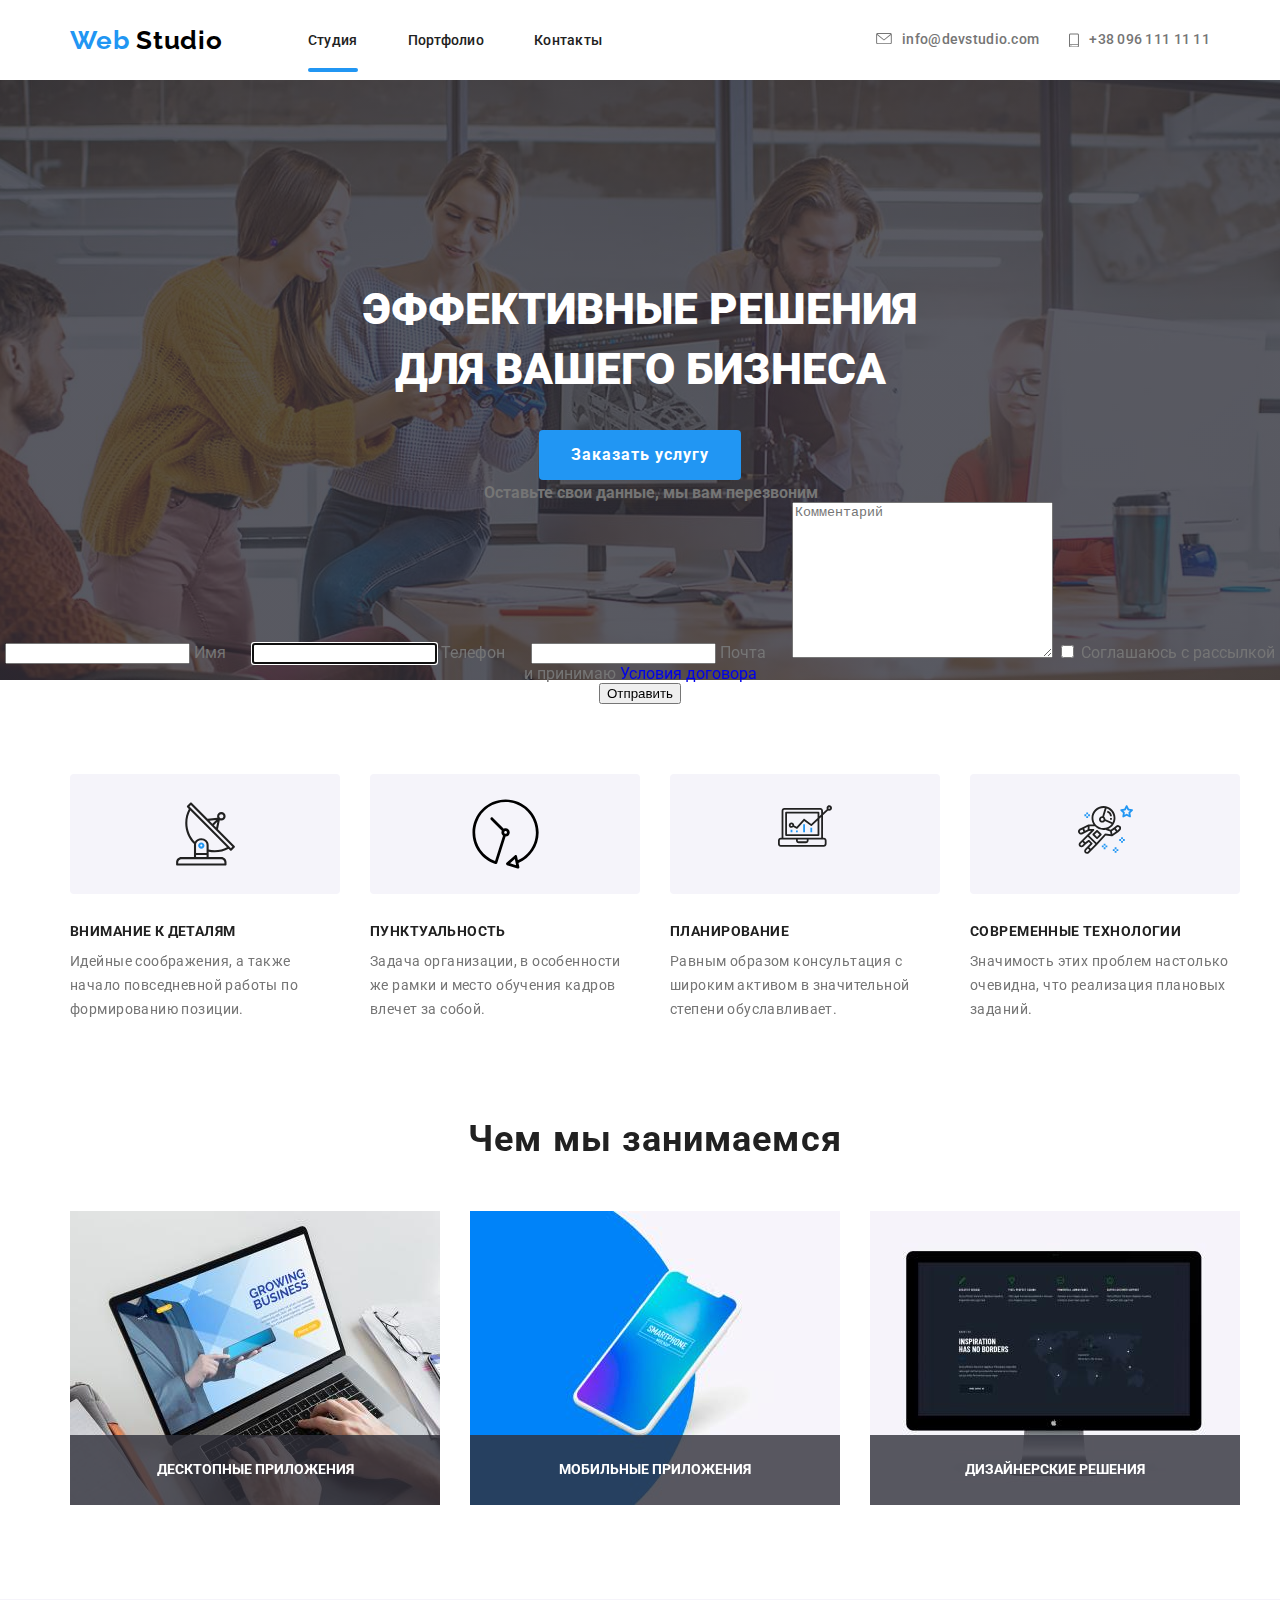
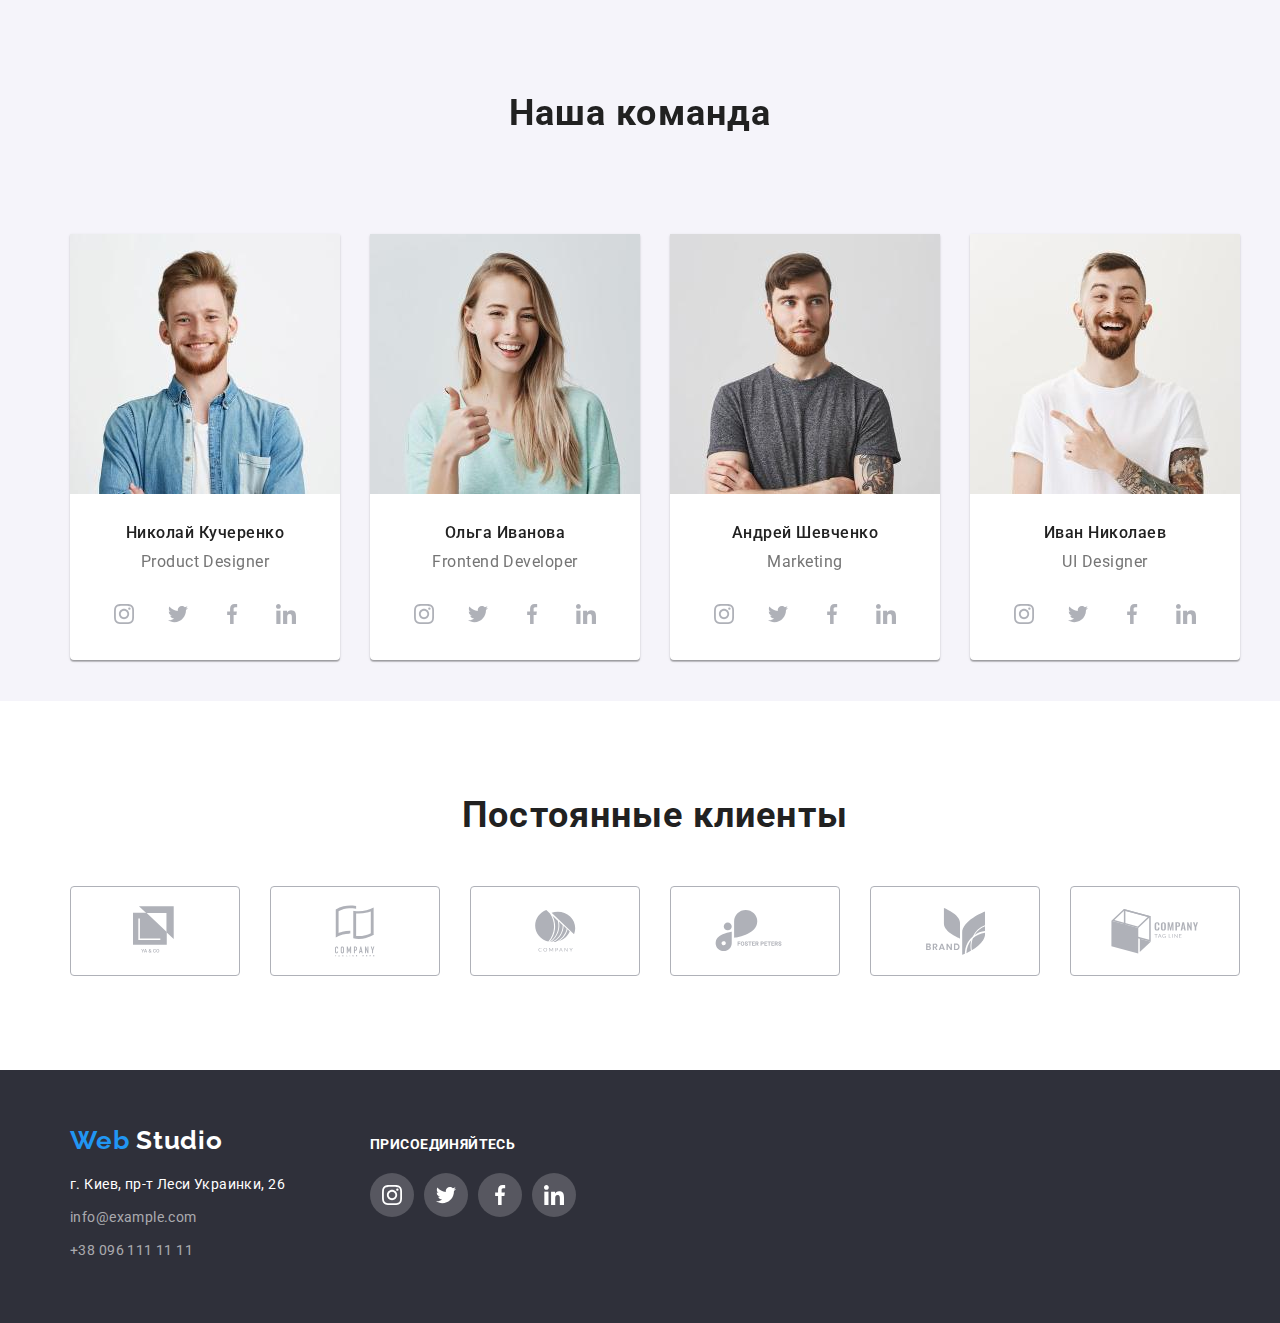
==== index.html @ 1574379d "дз6" ====
<!DOCTYPE html>
<html lang="ru">
  <head>
    <meta charset="UTF-8" />
    <meta name="viewport" content="width=device-width, initial-scale=1.0" />
    <title>Web Studio</title>
    <link
      href="https://fonts.googleapis.com/css2?family=Raleway:wght@700&family=Roboto:ital,wght@0,500;0,700;0,900;1,400&display=swap"
      rel="stylesheet"
    />
    <link rel="stylesheet" href="./css/style.css" />
  </head>
  <body>
    <!--навигация-->
    <header>
      <div class="container">
        <nav class="main-nav">
          <a class="logo" href="./index.html">
            <span class="logo-web">Web</span>
            <span class="logo-studio">Studio</span>
          </a>
          <ul class="site-nav list">
            <li class="item">
              <a href="./index.html" class="link current">Студия</a>
            </li>
            <li class="item">
              <a href="./portfolio.html" class="link nav-hover">Портфолио</a>
            </li>
            <li class="item">
              <a href="" class="link nav-hover">Контакты</a>
            </li>
          </ul>

          <ul class="auth-nav list">
            <li class="item">
              <a href="info@devstudio.com" class="link-namber"
                ><svg class="mail-icon">
                  <use href="./img/sprite.svg#icon-envelope"></use>
                </svg>
                info@devstudio.com
              </a>
            </li>
            <li class="item">
              <a href="tel:+380961111111" class="link-namber"
                ><svg class="tel-icon">
                  <use href="./img/sprite.svg#icon-smartphone"></use></svg
                >+38 096 111 11 11
              </a>
            </li>
          </ul>
        </nav>
      </div>
    </header>
    <main>
      <!--герой-->
      <div class="hero-box">
        <section class="hero">
          <h1 class="hero-title">
            эффективные решения<br />
            для вашего бизнеса
          </h1>
          <a href="" class="button-secondary">Заказать услугу</a>
          <!-- Модлка -->
          <div data-modal class="backdrop is-hidden">
            <div class="modal">
              <a
                class="modal-close social-link"
                data-modal-close
                href="#"
                aria-label="Закрыть модальное окно"
                ><svg width="18" height="18">
                  <use href="./images/sprite.svg#icon-modal-close"></use></svg
              ></a>
              <b class="modal-name">Оставьте свои данные, мы вам перезвоним</b>
              <form>
                <label class="modal-input">
                  <input
                    class="input-field"
                    type="text"
                    name="name"
                    placeholder=" "
                  />
                  <span class="input-label">Имя</span>
                  <svg class="modal-icon" width="18" height="18">
                    <use href="./images/sprite.svg#icon-modal-name"></use>
                  </svg>
                </label>
                <label class="modal-input">
                  <input
                    class="input-field"
                    type="tel"
                    name="phone"
                    placeholder=" "
                    autofocus
                  />
                  <span class="input-label">Телефон</span>
                  <svg class="modal-icon" width="18" height="18">
                    <use href="./images/sprite.svg#icon-modal-phone"></use>
                  </svg>
                </label>
                <label class="modal-input">
                  <input
                    class="input-field"
                    type="email"
                    name="mail"
                    placeholder=" "
                  />
                  <span class="input-label">Почта</span>
                  <svg class="modal-icon" width="18" height="18">
                    <use href="./images/sprite.svg#icon-modal-mail"></use>
                  </svg>
                </label>
                <textarea
                  class="input-field textarea"
                  name="comment"
                  cols="30"
                  rows="10"
                  placeholder="Комментарий"
                ></textarea>
                <label class="modal-input checkbox-field">
                  <input
                    class="checkbox"
                    type="checkbox"
                    value="agreement"
                    name="agreement"
                  />
                  <span class="agree"></span>
                  <span
                    >Соглашаюсь с рассылкой и принимаю
                    <a class="rules" href="#">Условия договора</a></span
                  >
                </label>
                <div>
                  <button type="submit" class="button modal-button">
                    <span class="subscribe">Отправить</span>
                  </button>
                </div>
              </form>
            </div>
          </div>
        </section>
      </div>
      <!--feature-->

      <section class="feature">
        <div class="down container">
          <ul class="slogan list">
            <li class="slogan-up">
              <span class="slogan-img"
                ><svg class="icon" width="63" height="70">
                  <use href="./img/sprite.svg#icon-antenna"></use></svg
              ></span>
              <h3 class="slogan-title">Внимание к деталям</h3>
              <p class="text">
                Идейные соображения, а также начало повседневной работы по
                формированию позиции.
              </p>
            </li>

            <li class="slogan-up">
              <span class="slogan-img">
                <svg class="icon" width="67" height="70">
                  <use href="./img/sprite.svg#icon-Vector"></use></svg
              ></span>

              <h3 class="slogan-title">Пунктуальность</h3>
              <p class="text">
                Задача организации, в особенности же рамки и место обучения
                кадров влечет за собой.
              </p>
            </li>

            <li class="slogan-up">
              <span class="slogan-img"
                ><svg class="icon" width="70" height="54">
                  <use href="./img/sprite.svg#icon-diagram"></use></svg
              ></span>

              <h3 class="slogan-title">Планирование</h3>
              <p class="text">
                Равным образом консультация с широким активом в значительной
                степени обуславливает.
              </p>
            </li>

            <li class="slogan-up">
              <span class="slogan-img"
                ><svg class="icon" width="55" height="61">
                  <use href="./img/sprite.svg#icon-astronaut"></use></svg
              ></span>

              <h3 class="slogan-title">Современные технологии</h3>
              <p class="text">
                Значимость этих проблем настолько очевидна, что реализация
                плановых заданий.
              </p>
            </li>
          </ul>
        </div>
      </section>

      <!-- род деятельности -->
      <div class="business-box container">
        <section class="section">
          <h2 class="section-title">Чем мы занимаемся</h2>
          <ul class="direction list">
            <li class="business">
              <img src="./img/img.jpg" alt="ноктбук" width="370" />
              <h3 class="feature-title">Десктопные приложения</h3>
            </li>
            <li class="business">
              <img src="./img/phone.jpg" alt="смартфон" width="370" />
              <h3 class="feature-title">Мобильные приложения</h3>
            </li>
            <li class="business">
              <img src="./img/монитор.jpg" alt="монитор" width="370" />
              <h3 class="feature-title">Дизайнерские решения</h3>
            </li>
          </ul>
        </section>
      </div>
      <!-- сотрудники -->
      <div class="section-background">
        <div class="container">
          <section class="section-employees">
            <h2 class="section-title our-team">Наша команда</h2>
            <ul class="team list">
              <li class="team-list">
                <img
                  class="img-team"
                  src="./img/Ёхан.jpg"
                  alt="Product Designer John Smith"
                  width="270"
                />
                <h3 class="names-title">Николай Кучеренко</h3>
                <p class="prof-text">Product Designer</p>
                <ul class="social-networks list">
                  <li class="networks-list">
                    <a href="" class="networks">
                      <svg class="icon-social" width="20" height="20">
                        <use href="./img/sprite.svg#icon-instagram"></use>
                      </svg>
                    </a>
                  </li>
                  <li class="networks-list">
                    <a href="" class="networks"
                      ><svg class="icon-social" width="20" height="20">
                        <use href="./img/sprite.svg#icon-twitter"></use></svg
                    ></a>
                  </li>
                  <li class="networks-list">
                    <a href="" class="networks"
                      ><svg class="icon-social" width="20" height="20">
                        <use href="./img/sprite.svg#icon-facebook"></use></svg
                    ></a>
                  </li>
                  <li class="networks-list">
                    <a href="" class="networks"
                      ><svg class="icon-social" width="20" height="20">
                        <use href="./img/sprite.svg#icon-linkedin"></use></svg
                    ></a>
                  </li>
                </ul>
              </li>

              <li class="team-list">
                <img
                  class="img-team"
                  src="./img/марта.jpg"
                  alt="Frontend Developer Marta Stewart"
                  width="270"
                />
                <h3 class="names-title">Ольга Иванова</h3>
                <p class="prof-text">Frontend Developer</p>
                <ul class="social-networks list">
                  <li class="networks-list">
                    <a href="" class="networks">
                      <svg class="icon-social" width="20" height="20">
                        <use href="./img/sprite.svg#icon-instagram"></use>
                      </svg>
                    </a>
                  </li>
                  <li class="networks-list">
                    <a href="" class="networks"
                      ><svg class="icon-social" width="20" height="20">
                        <use href="./img/sprite.svg#icon-twitter"></use></svg
                    ></a>
                  </li>
                  <li class="networks-list">
                    <a href="" class="networks"
                      ><svg class="icon-social" width="20" height="20">
                        <use href="./img/sprite.svg#icon-facebook"></use></svg
                    ></a>
                  </li>
                  <li class="networks-list">
                    <a href="" class="networks"
                      ><svg class="icon-social" width="20" height="20">
                        <use href="./img/sprite.svg#icon-linkedin"></use></svg
                    ></a>
                  </li>
                </ul>
              </li>

              <li class="team-list">
                <img
                  class="img-team"
                  src="./img/роберт.jpg"
                  alt="Marketing Robert Jakis"
                  width="270"
                />
                <h3 class="names-title">Андрей Шевченко</h3>
                <p class="prof-text">Marketing</p>
                <ul class="social-networks list">
                  <li class="networks-list">
                    <a href="" class="networks">
                      <svg class="icon-social" width="20" height="20">
                        <use href="./img/sprite.svg#icon-instagram"></use>
                      </svg>
                    </a>
                  </li>
                  <li class="networks-list">
                    <a href="" class="networks"
                      ><svg class="icon-social" width="20" height="20">
                        <use href="./img/sprite.svg#icon-twitter"></use></svg
                    ></a>
                  </li>
                  <li class="networks-list">
                    <a href="" class="networks"
                      ><svg class="icon-social" width="20" height="20">
                        <use href="./img/sprite.svg#icon-facebook"></use></svg
                    ></a>
                  </li>
                  <li class="networks-list">
                    <a href="" class="networks"
                      ><svg class="icon-social" width="20" height="20">
                        <use href="./img/sprite.svg#icon-linkedin"></use></svg
                    ></a>
                  </li>
                </ul>
              </li>

              <li class="team-list">
                <img
                  class="img-team"
                  src="./img/мартин.jpg"
                  alt="UI Designer Martin Doe"
                  width="270"
                />
                <h3 class="names-title">Иван Николаев</h3>
                <p class="prof-text">UI Designer</p>
                <ul class="social-networks list">
                  <li class="networks-list">
                    <a href="" class="networks">
                      <svg class="icon-social" width="20" height="20">
                        <use href="./img/sprite.svg#icon-instagram"></use>
                      </svg>
                    </a>
                  </li>
                  <li class="networks-list">
                    <a href="" class="networks"
                      ><svg class="icon-social" width="20" height="20">
                        <use href="./img/sprite.svg#icon-twitter"></use></svg
                    ></a>
                  </li>
                  <li class="networks-list">
                    <a href="" class="networks"
                      ><svg class="icon-social" width="20" height="20">
                        <use href="./img/sprite.svg#icon-facebook"></use></svg
                    ></a>
                  </li>
                  <li class="networks-list">
                    <a href="" class="networks"
                      ><svg class="icon-social" width="20" height="20">
                        <use href="./img/sprite.svg#icon-linkedin"></use></svg
                    ></a>
                  </li>
                </ul>
              </li>
            </ul>
          </section>
        </div>
      </div>
      <!-- с кем мы работаем -->
      <div class="down container">
        <section class="section">
          <h2 class="section-title">Постоянные клиенты</h2>
          <ul class="customers list">
            <li class="customer-list company-img">
              <a href="" class="company">
                <svg class="company-img" width="45" height="50">
                  <use href="./img/sprite.svg#icon-ya"></use>
                </svg>
              </a>
            </li>
            <li class="customer-list">
              <a href="" class="company"
                ><svg class="company-img" width="40" height="52">
                  <use href="./img/sprite.svg#icon-company"></use></svg
              ></a>
            </li>
            <li class="customer-list">
              <a href="" class="company"
                ><svg class="company-img" width="41" height="42">
                  <use href="./img/sprite.svg#icon-orang"></use></svg
              ></a>
            </li>
            <li class="customer-list">
              <a href="" class="company"
                ><svg class="company-img" width="80" height="42">
                  <use href="./img/sprite.svg#icon-forest"></use></svg
              ></a>
            </li>
            <li class="customer-list">
              <a href="" class="company"
                ><svg class="company-img" width="59" height="47">
                  <use href="./img/sprite.svg#icon-brend"></use></svg
              ></a>
            </li>
            <li class="customer-list">
              <a href="" class="company"
                ><svg class="company-img" width="88" height="45">
                  <use href="./img/sprite.svg#icon-teg"></use></svg
              ></a>
            </li>
          </ul>
        </section>
      </div>
    </main>
    <!-- наши контакты -->

    <footer class="footer container">
      <div class="footer-box container">
        <ul class="footer-logo list">
          <li>
            <div class="pad-logo">
              <a class="logo" href="./index.html">
                <span class="logo-web">Web</span>
                <span class="foot-logo-studio">Studio</span>
              </a>
            </div>
            <div class="address-cont">
              <address class="address">
                г. Киев, пр-т Леси Украинки, 26 <br />
                <a href="info@example.com" class="address-link"
                  >info@example.com</a
                >
                <br />
                <a href="tel:+380961111111" class="address-link"
                  >+38 096 111 11 11</a
                >
              </address>
            </div>
          </li>
          <li class="push-go">
            <b class="push">присоединяйтесь</b>
            <ul class="social-networks footer-social list">
              <li class="networks-list-footer">
                <a href="" class="networks">
                  <svg width="20" height="20" class="icon-social-fut">
                    <use href="./img/sprite.svg#icon-instagram-fu"></use>
                  </svg>
                </a>
              </li>
              <li class="networks-list-footer">
                <a href="" class="networks"
                  ><svg width="20" height="20" class="icon-social-fut">
                    <use href="./img/sprite.svg#icon-twitter-fu"></use></svg
                ></a>
              </li>
              <li class="networks-list-footer">
                <a href="" class="networks"
                  ><svg width="20" height="20" class="icon-social-fut">
                    <use href="./img/sprite.svg#icon-facebook-fu"></use></svg
                ></a>
              </li>
              <li class="networks-list-footer">
                <a href="" class="networks"
                  ><svg width="20" height="20" class="icon-social-fut">
                    <use href="./img/sprite.svg#icon-linkedin-fu"></use></svg
                ></a>
              </li>
            </ul>
          </li>

          <!-- <li>
            <b class="push">Подпишитесь на рассылку</b>
            <form action="#" class="go">
              <input
                type="text"
                placeholder="E-mail"
                name="Email"
                id="Email-input"
              />
              <input type="submit" value="Подписаться" />
            </form>
          </li> -->
        </ul>
      </div>
      <!-- <div class="end-box container">
        <p class="end">2020 | Developed by GoIT Students</p>
      </div> -->
    </footer>
    <script src="./modal.js"></script>
  </body>
</html>
---- css/style.css ----
html {
  box-sizing: border-box;
}

*,
*::before,
*::after {
  box-sizing: inherit;
}

:root {
  --main-text-color: #757575;
  --titel-text-color: #212121;
  --accent-color: #2196f3;
  --primary-button-bg-color: #2196f3;
  --logo-web-text-color: #2196f3;
  --logo-studio-text-color: #000000;
  --nav-link: #212121;
  --icons-color: #afb1b8;
  --white-color: #ffffff;
  --duration: 250ms;
  --timing: cubic-bezier(0.4, 0, 0.2, 1);
}
body {
  margin: 0;
  background-color: #ffffff;
  color: var(--main-text-color);
  font-family: roboto, sans-serif;
}
a {
  text-decoration: none;
}
img {
  display: block;
}
/* обнуление спска точки */
.list {
  margin: 0;
  padding: 0;
  list-style: none;
}

/* навигация */

.main-nav {
  height: 80px;
  display: flex;
  align-items: center;
}
.container {
  margin-left: auto;
  margin-right: auto;
  width: 1170px;
  padding-right: 15px;
  padding-left: 15px;
  /* outline: 2px solid blueviolet; */
}
/* логотип компании */
.logo {
  font-family: Raleway, sans-serif;
  font-weight: 700;
  font-size: 26px;
  line-height: 0.8;
  letter-spacing: 0.03em;
}
.logo:hover {
  color: var(--accent-color);
}
.logo-web {
  color: var(--logo-web-text-color);
}
.logo-studio {
  color: var(--logo-studio-text-color);
}
.foot-logo-studio {
  color: var(--white-color);
}
/* навигация */
.site-nav {
  display: flex;
  margin-left: 85px;
}
.site-nav .item + .item {
  margin-left: 50px;
}
.site-nav .link {
  position: relative;
  display: block;
  padding-top: 32px;
  padding-bottom: 32px;

  color: var(--nav-link);
  font-weight: 500;
  font-size: 14px;
  line-height: 0.87px;
  letter-spacing: 0.02em;
}
.link,
.link-namber {
  transition: color var(--duration) var(--timing);
}

.site-nav .link:hover,
.site-nav .link:focus {
  color: var(--accent-color);
}
.auth-nav {
  display: inline-flex;
  margin-left: auto;

  font-weight: 500;
  font-size: 14px;
  line-height: 1.14;
  letter-spacing: 0.02em;
}
.auth-nav .item + .item {
  margin-left: 30px;
}
.site-nav .link.active {
  color: #2196f3;
}
.current::after,
.nav-hover::after {
  content: '';
  position: absolute;
  left: 0;
  bottom: 0;

  display: block;
  width: 100%;
  height: 4px;

  border-radius: 2px;
  background-color: var(--accent-color);

  transition: transform var(--duration) var(--timing),
    opacity var(--duration) var(--timing);
}
.nav-hover::after {
  opacity: 0;
  transform: scaleX(0);
}

.nav-hover:hover::after {
  opacity: 1;
  transform: scaleX(1);
}

.auth-nav .link-namber {
  display: inline-flex;
  padding-top: 32px;
  padding-bottom: 32px;

  color: var(--main-text-color);
  font-weight: 500;
  font-size: 14px;
  line-height: 0.87;
  letter-spacing: 0.02em;
}
.auth-nav a:hover,
.auth-nav a:focus {
  color: var(--accent-color);
  --color5: var(--accent-color);
}

.link-namber {
  color: var(--main-text-color);
  font-weight: 500;
  font-size: 14px;
  line-height: 1.14;
}

.mail-icon {
  width: 16px;
  height: 11.2px;
  margin-right: 10px;
  fill: #757575;
  fill: currentColor;
}

.tel-icon {
  width: 10px;
  height: 14.94px;
  margin-right: 10px;
  fill: #757575;
  fill: currentColor;
}

/* скрытый h1 */
.onli {
  display: none;
}
/* герой */
.hero-box {
  background-image: linear-gradient(
      rgba(47, 48, 58, 0.8),
      rgba(47, 48, 58, 0.8)
    ),
    url('../img/Header-img.jpg');
  background-position: center;
  background-size: cover;
  background-repeat: no-repeat;
  width: 100%;
  height: 600px;
  /* background-color: var(--main-text-color); */
}
.hero {
  text-align: center;
}
.hero-title {
  margin-top: 0;
  margin-bottom: 30px;
  padding-top: 200px;

  color: var(--white-color);
  font-weight: 900;
  font-size: 44px;
  line-height: 1.36;
  text-transform: uppercase;
}
/* модалка */
.backdrop {
}
/* заголовки */
.section-title {
  font-weight: 700;
  font-size: 36px;
  line-height: 1.16;
  text-align: center;
  letter-spacing: 0.03em;
}

/* фючерс */
.slogan {
  display: flex;
}
.icon-dia {
  display: block;

  padding: 33px 100px;
  border-radius: 4px;
  text-align: center;
  background-color: #f5f4fa;
}
.slogan .slogan-up + .slogan-up {
  margin-left: 30px;
}
.slogan-title {
  margin-top: 30px;
  margin-bottom: 10px;

  font-weight: 700;
  font-size: 14px;
  line-height: 1.14;
  letter-spacing: 0.03em;
  text-transform: uppercase;
  color: var(--titel-text-color);
}
/* .feature-title {
  height: 70px;
  width: 370px;
  padding-top: 27px;
  padding-bottom: 27px;
  margin: 0;
  background-color: rgba(47, 48, 58, 0.8);

  font-size: 14px;

  text-align: center;
  letter-spacing: 0.03em;
  text-transform: uppercase;
  color: var(--white-color);
} */

.feature .text {
  width: 270px;
  height: 75px;
  margin-top: 0;
  margin-bottom: 0;
  font-weight: normal;
  font-size: 14px;
  line-height: 1.71;
  letter-spacing: 0.03em;
}

.down {
  padding-top: 94px;
  padding-bottom: 94px;
}

/* род деятельности */
.section {
  margin-right: 215px;
  width: 1170px;
}
.direction {
  display: flex;
}
.business-box {
  margin-bottom: 94px;
}
.direction .business + .business {
  margin-left: 30px;
}
.business {
  position: relative;
  z-index: 1;
}
.feature-title {
  position: absolute;
  bottom: 0;
  left: 0;

  margin: 0;
  width: 100%;
  padding-top: 27px;
  padding-bottom: 27px;

  font-weight: 700;
  text-align: center;
  text-transform: uppercase;
  line-height: 1.14;
  font-size: 14px;
  color: var(--white-color);
  background-color: rgba(47, 48, 58, 0.8);
}

/* сотрудники */
.social-networks {
  display: flex;
  padding-left: 32px;
  padding-right: 32px;

  text-align: center;
  padding-top: 20px;
  padding-bottom: 24px;
}

.networks {
  display: flex;
  width: 44px;
  height: 44px;
  border-radius: 50%;
  justify-content: center;
  align-items: center;

  background-color: rgba(255, 255, 255, 0.1);
  border-radius: 50%;
  fill: var(--icons-color);
  transition: background-color var(--duration) var(--timing),
    fill var(--duration) var(--timing);
}
.networks:hover,
.networks:focus {
  background-color: var(--accent-color);
  fill: var(--white-color);
}
.networks-list:not(:last-child) {
  margin-right: 10px;
}
.team-list {
  box-shadow: 0px 2px 1px rgba(0, 0, 0, 0.2), 0px 1px 1px rgba(0, 0, 0, 0.14),
    0px 1px 3px rgba(0, 0, 0, 0.12);
  border-radius: 0px 0px 4px 4px;
}
.team .team-list + .team-list {
  margin-left: 30px;
}
.team .team-list {
  width: 270px;
  background-color: var(--white-color);
}
.names-title {
  margin-top: 0;
  margin-bottom: 10px;
  color: var(--titel-text-color);
  font-weight: 500;
  font-size: 16px;
  line-height: 1.18;
  text-align: center;
  letter-spacing: 0.03em;
}
.team {
  display: flex;
  width: 1170px;
  padding-top: 50px;
}
/* заголовок с падингом */
.our-team {
  padding-top: 94px;
}

.img-team {
  margin-bottom: 30px;
}
.section-background {
  margin-left: auto;
  margin-right: auto;
  width: 100%;
  height: 702px;
  background-color: #f5f4fa;
}

.section-employees {
  justify-content: center;
}

.prof-text {
  margin-top: 0;
  margin-bottom: 0;
  font-weight: normal;
  font-size: 16px;
  line-height: 1.18;
  text-align: center;
  letter-spacing: 0.03em;
}
/* клиенты */
/* цвет текста заголовка */
.section-title {
  margin-top: 0;
  margin-bottom: 50px;
  color: var(--titel-text-color);
}
.customers {
  display: flex;
  justify-content: space-between;
  margin-top: 50px;
}
.customers .customer-list + .customer-list {
  margin-left: 30px;
}
.company {
  display: inline-flex;
  align-items: center;
  justify-content: center;
  width: 170px;
  height: 90px;
  border: 1px solid #afb1b8;
  box-sizing: border-box;
  border-radius: 4px;

  fill: var(--icons-color);
  transition: border-color var(--duration) var(--timing),
    fill var(--duration) var(--timing);
}

.company:hover,
.company:focus {
  border-color: var(--accent-color);
  fill: var(--accent-color);
}

.slogan-img {
  display: block;
  width: 270px;
  height: 120px;

  padding: 25px 100px;
  border-radius: 4px;
  text-align: center;
  background-color: #f5f4fa;
}

/* подвал */
.footer {
  margin-left: auto;
  margin-right: auto;
  width: 100%;
  height: 253px;
  background-color: #2f303a;
}
.networks-list-footer {
  margin-right: 10px;
}
.networks-list-footer:last-child {
  margin-right: 0;
}
.footer-box {
  height: 193px;
}
.footer-logo {
  display: flex;
  align-items: baseline;
}
.footer-logo .pad-logo {
  padding-top: 60px;
}
.address-cont {
  width: 231px;

  padding-top: 20px;
}
.networks-list-footer {
  border-radius: 50px;
  background-color: rgba(255, 255, 255, 0.1);
}
.footer-social {
  padding-left: 0;
  padding-right: 0;
}

.networks-list-footer:hover,
.networks-list-footer:focus {
  background-color: var(--accent-color);
}
.icon-social-fut {
  fill: #fff;
}

.address .address-link:hover,
.address .address-link:focus {
  color: var(--accent-color);
}
.address {
  display: inline-block;

  font-style: normal;
  font-weight: normal;
  font-size: 14px;
  line-height: 1.71;
  letter-spacing: 0.03em;
  color: #ffffff;
}
/* .address-link:not(:last-child) {
  margin-bottom: 9px;
} */
.address-link {
  display: inline-block;
  margin-top: 9px;
  font-weight: 400;
  font-size: 14px;
  line-height: 1.71;
  letter-spacing: 0.03em;
  color: rgba(255, 255, 255, 0.6);

  transition: color var(--duration) var(--timing);
}
.push-go {
  padding-top: 57px;
  padding-left: 69px;
}
.push {
  justify-content: flex-start;
  font-weight: 700;
  font-size: 14px;
  line-height: 1.14;
  letter-spacing: 0.03em;
  text-transform: uppercase;
  color: #ffffff;
}
.go:hover,
.go:focus {
  color: var(--accent-color);
}
.end-box {
  border-top: 1px solid rgba(255, 255, 255, 0.1);
}
.end {
  margin: 0;
  padding-top: 18px;
  padding-bottom: 21px;
  font-size: 12px;
  line-height: 2;
  text-align: center;
  letter-spacing: 0.03em;
  color: rgba(255, 255, 255, 0.4);
}

/* портфолио */
.work-box {
  flex-wrap: wrap;
  margin-bottom: 94px;
}
.work-list {
  width: 1170px;
  display: flex;
  flex-wrap: wrap;
  color: var(--main-text-color);
}
.work-list .work-item {
  margin-right: 30px;
  margin-bottom: 30px;
  width: calc((100% - 30px * 2) / 3);
  box-sizing: border-box;
  border: 1px solid #eeeeee;
}

.work-item:nth-child(3n) {
  margin-right: 0;
}
.work-item:nth-last-child(-n + 3) {
  margin-bottom: 0px;
}
.work-title {
  margin-top: 0;
  margin-bottom: 0;
  padding-top: 20px;
  padding-left: 24px;
  font-weight: 700;
  font-size: 18px;
  line-height: 2;
  letter-spacing: 0.06em;
  color: var(--titel-text-color);
}
.work-product {
  margin-top: 0;
  margin-bottom: 0;
  padding-bottom: 20px;
  padding-top: 4px;
  padding-left: 24px;
  font-weight: 400;
  font-size: 16px;
  line-height: 1.87;
  letter-spacing: 0.03em;
}
.work-linke {
  display: inline-block;
  color: var(--main-text-color);
}
.portfolio-image {
  position: relative;
}
.text-back {
  position: absolute;
  margin: 0;
  top: 0px;
  left: 0px;
  width: 100%;
  height: 100%;

  padding: 63px 24px;
  background-color: rgba(33, 150, 243, 0.9);
  font-weight: normal;
  font-size: 18px;
  line-height: 28px;
  color: #ffffff;

  opacity: 0;
}
.overlay,
.text-back {
  position: absolute;
  left: 0;
  top: 0;
  width: 100%;
  height: 100%;
  opacity: 0;

  transition: transform var(--timing) var(--duration);
  transition: opacity var(--timing) var(--duration);
}
.overlay {
  transform: translateY(100%);
  opacity: 0;
  transition: transform var(--duration) var(--timing),
    opacity var(--duration) var(--timing);
}
.work-linke:hover .overlay {
  transform: translateY(0);
  opacity: 1;
}
.work-linke {
  transition: transform var(--duration) var(--timing);
  transition: opacity var(--timing) var(--duration);
  transition: box-shadow var(--timing) var(--duration);
}
.work-linke:hover .text-back,
.work-linke:focus .text-back {
  opacity: 1;
}
.text-back:hover {
  opacity: 1;
}
.work-item .work-linke:hover,
.work-item .work-linke:focus {
  box-shadow: 1px 4px 6px rgba(0, 0, 0, 0.16), 0px 4px 4px rgba(0, 0, 0, 0.06),
    0px 1px 1px rgba(0, 0, 0, 0.12);
}

/* button */

.input {
  background-color: #f5f4fa;
  font-weight: 500;
  font-size: 16px;
  line-height: 1.62;
  text-align: center;
  letter-spacing: 0.03em;
  color: var(--titel-text-color);
  border-radius: 4px;
  border: 0px;
  padding: 6px 22px;

  transition: background-color var(--duration) var(--timing),
    color var(--duration) var(--timing),
    border-color var(--duration) var(--timing),
    box-shadow var(--duration) var(--timing);
}
.button-primary {
  display: flex;
  justify-content: center;
  padding-bottom: 34px;
}
.button-nav {
  margin-top: 93px;
}
.button-primary .item + .item {
  margin-left: 8px;
}
.input:hover,
.input:focus {
  color: var(--white-color);
  background: var(--accent-color);
}

/* 




.button .button-primary .but-link:hover,
.button .button-primary .but-link:focus {
  color: var(--accent-color);
}
.button-primary {
  display: inline-block;
  border-radius: 4px;
  padding: 10px 32px;

  text-align: center;
  background-color: #f5f4fa;
}

.button .button-primary + .button-primary {
  margin-left: 8px;
} */

.button-secondary {
  background: var(--primary-button-bg-color);
  color: #ffffff;
  font-weight: bold;
  font-size: 16px;
  line-height: 1.87;
  align-items: center;
  text-align: center;
  letter-spacing: 0.06em;

  display: inline-block;
  border-radius: 4px;
  padding: 10px 32px;

  text-align: center;
}
/* #212121 цвет заголовкав */
/* #757575 цвет абзатцов */
/* второая часть цвет лого #000000 */
/* #2196F3 первоя часть лого */
/* font-family: Roboto; */
/* акцент #2196F3 */
/* цвет фона первичный #FFFFFF;*/
/* вторичны цвет фона #F5F4FA */
/* цвет футера #2F303A; */
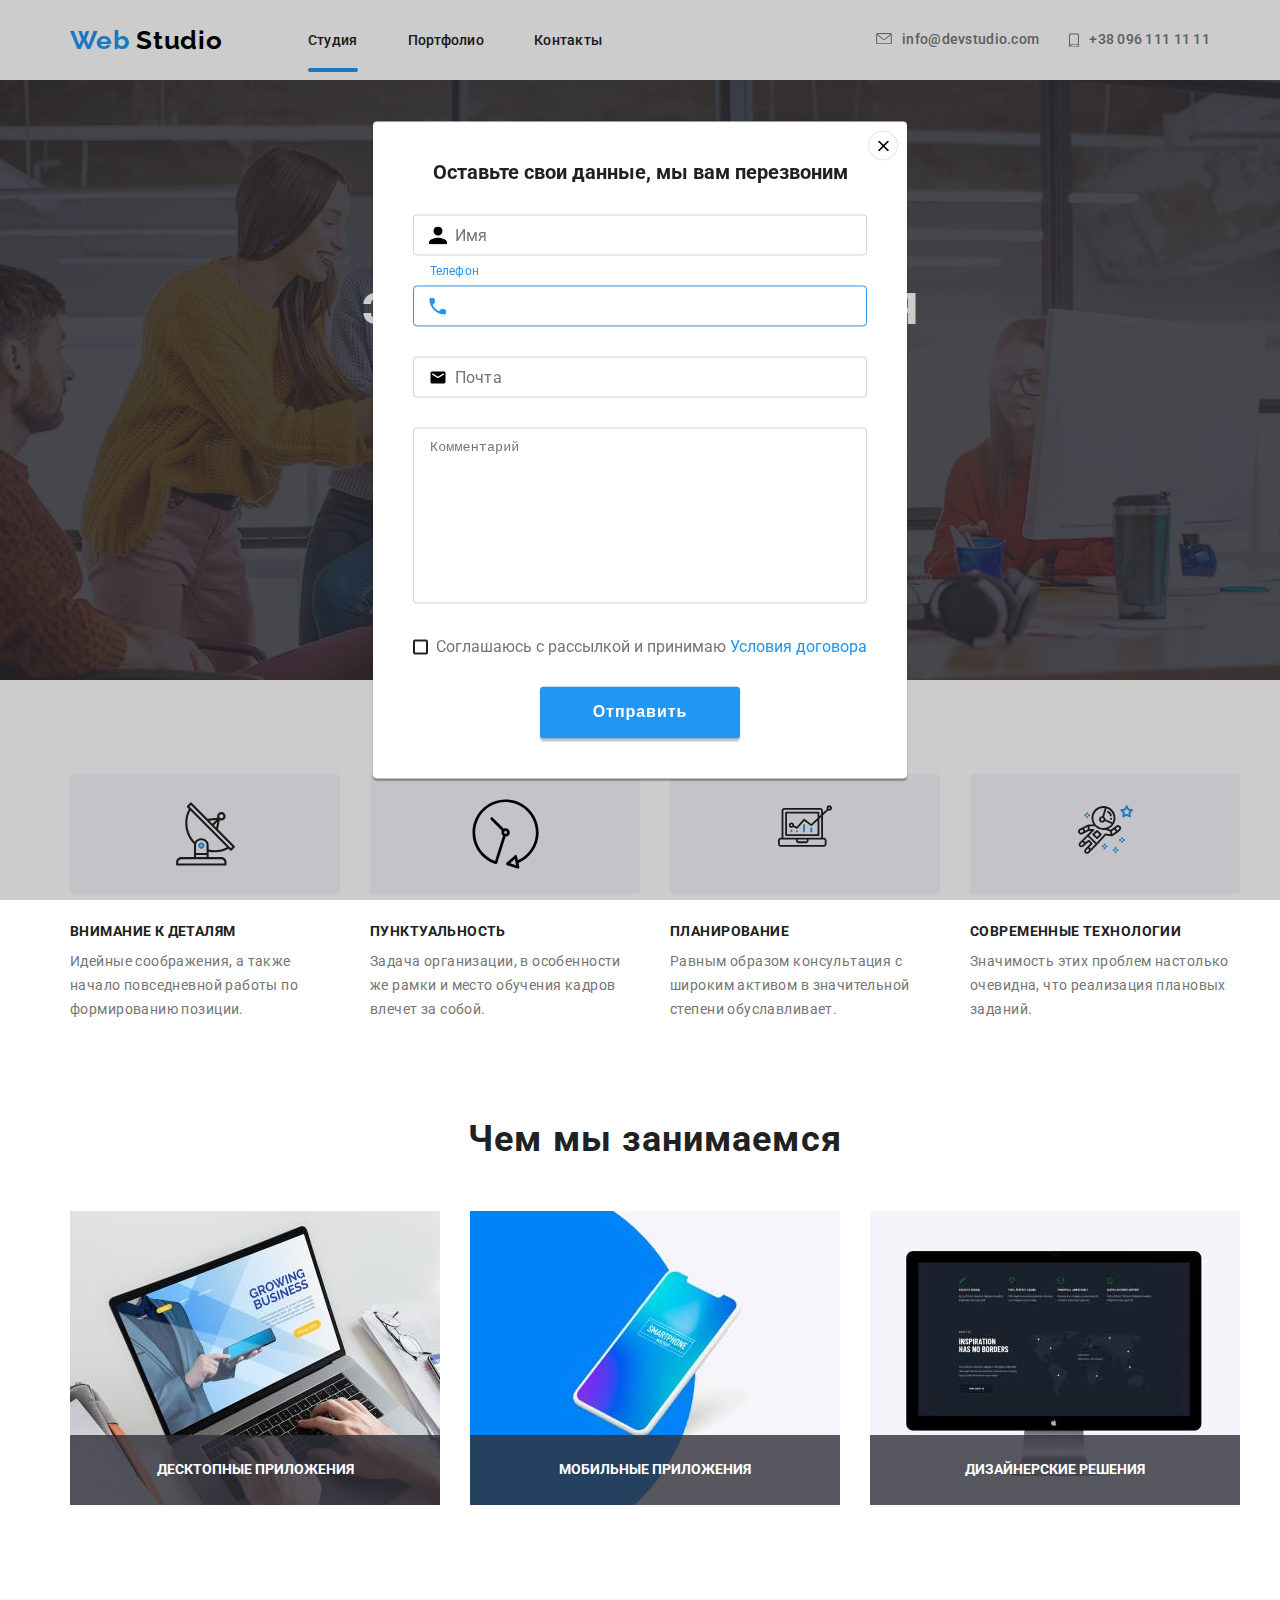
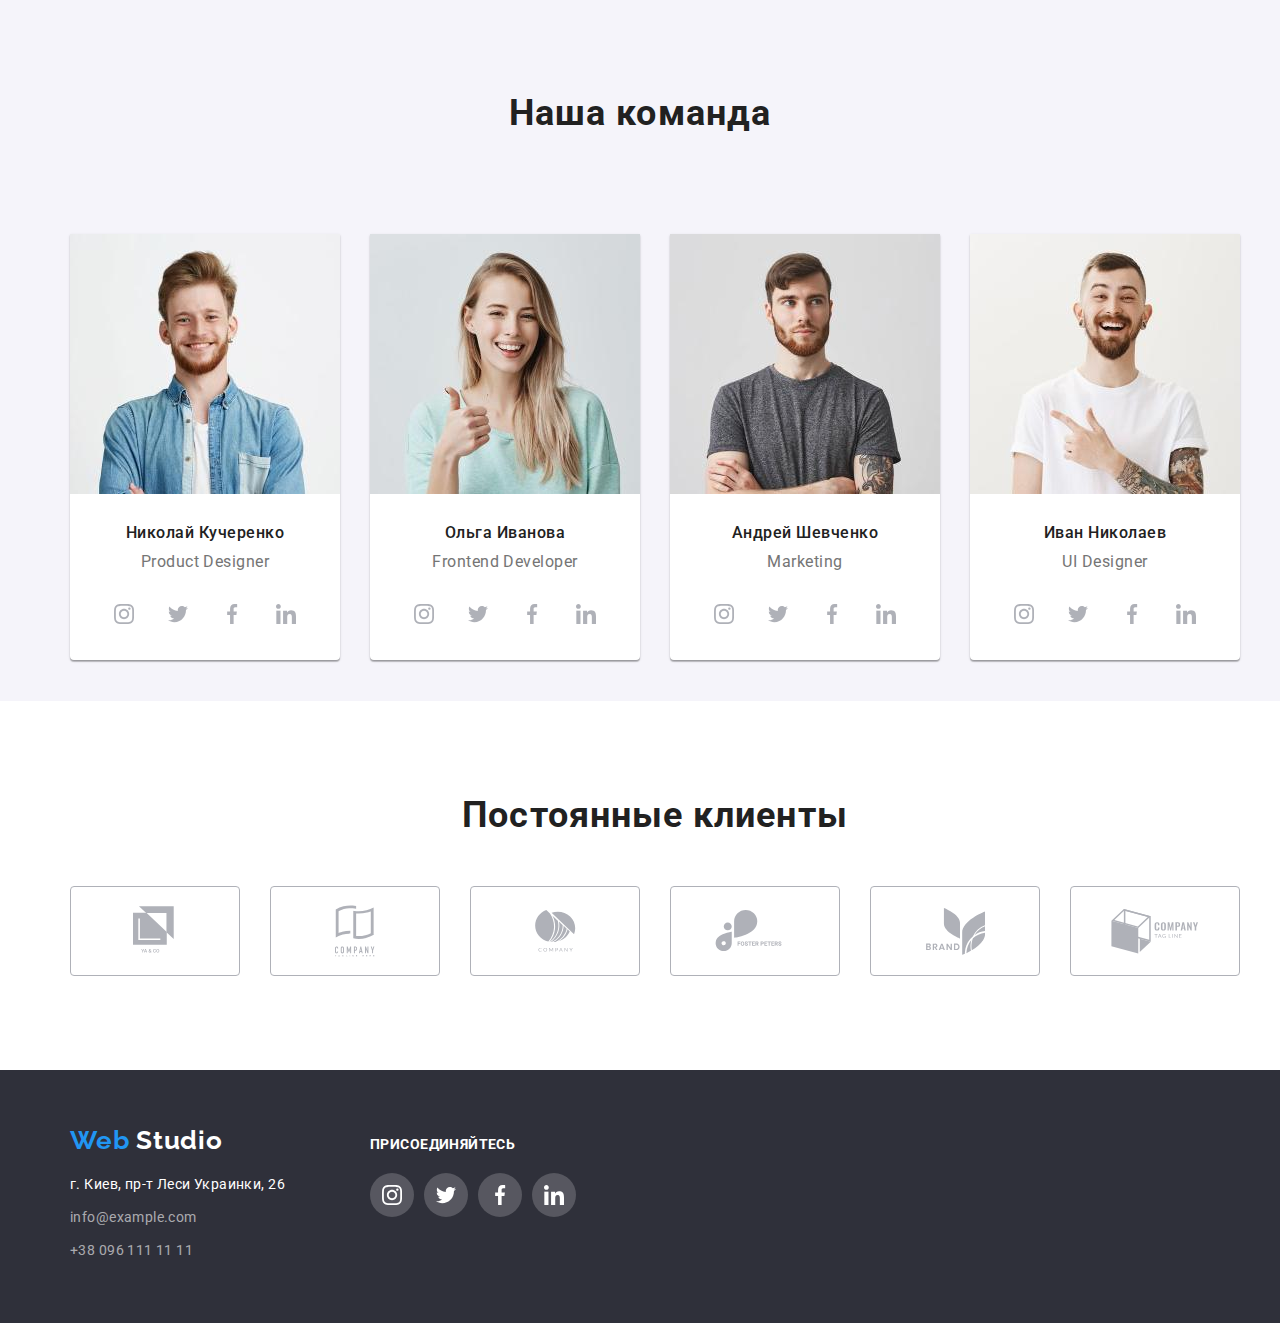
==== commit dd77a7ca: "остался футер" ====
--- a/index.html
+++ b/index.html
@@ -59,17 +59,19 @@
             эффективные решения<br />
             для вашего бизнеса
           </h1>
-          <a href="" class="button-secondary">Заказать услугу</a>
+          <a data-modal-open href="#" class="button-secondary"
+            >Заказать услугу</a
+          >
           <!-- Модлка -->
           <div data-modal class="backdrop is-hidden">
             <div class="modal">
               <a
-                class="modal-close social-link"
+                class="modal-close"
                 data-modal-close
                 href="#"
                 aria-label="Закрыть модальное окно"
-                ><svg width="18" height="18">
-                  <use href="./images/sprite.svg#icon-modal-close"></use></svg
+                ><svg width="11" height="11">
+                  <use href="./img/sprite.svg#icon-close"></use></svg
               ></a>
               <b class="modal-name">Оставьте свои данные, мы вам перезвоним</b>
               <form>
@@ -82,7 +84,7 @@
                   />
                   <span class="input-label">Имя</span>
                   <svg class="modal-icon" width="18" height="18">
-                    <use href="./images/sprite.svg#icon-modal-name"></use>
+                    <use href="./img/sprite.svg#icon-modal-name"></use>
                   </svg>
                 </label>
                 <label class="modal-input">
@@ -95,7 +97,7 @@
                   />
                   <span class="input-label">Телефон</span>
                   <svg class="modal-icon" width="18" height="18">
-                    <use href="./images/sprite.svg#icon-modal-phone"></use>
+                    <use href="./img/sprite.svg#icon-modal-phone"></use>
                   </svg>
                 </label>
                 <label class="modal-input">
@@ -107,7 +109,7 @@
                   />
                   <span class="input-label">Почта</span>
                   <svg class="modal-icon" width="18" height="18">
-                    <use href="./images/sprite.svg#icon-modal-mail"></use>
+                    <use href="./img/sprite.svg#icon-modal-mail"></use>
                   </svg>
                 </label>
                 <textarea
@@ -125,13 +127,13 @@
                     name="agreement"
                   />
                   <span class="agree"></span>
-                  <span
+                  <span class="text"
                     >Соглашаюсь с рассылкой и принимаю
                     <a class="rules" href="#">Условия договора</a></span
                   >
                 </label>
                 <div>
-                  <button type="submit" class="button modal-button">
+                  <button type="submit" class="button-secondary modal-button">
                     <span class="subscribe">Отправить</span>
                   </button>
                 </div>
--- a/css/style.css
+++ b/css/style.css
@@ -218,9 +218,7 @@
   line-height: 1.36;
   text-transform: uppercase;
 }
-/* модалка */
-.backdrop {
-}
+
 /* заголовки */
 .section-title {
   font-weight: 700;
@@ -713,44 +711,225 @@
   background: var(--accent-color);
 }
 
-/* 
-
-
-
-
-.button .button-primary .but-link:hover,
-.button .button-primary .but-link:focus {
-  color: var(--accent-color);
-}
-.button-primary {
+.button-secondary {
+  text-decoration: none;
+  font-weight: 700;
+  font-size: 16px;
+  line-height: 1.88;
+  text-align: center;
+  letter-spacing: 0.06em;
+  color: var(--white-color);
+  background-color: var(--accent-color);
+
   display: inline-block;
+  border: 1px solid transparent;
   border-radius: 4px;
   padding: 10px 32px;
-
-  text-align: center;
-  background-color: #f5f4fa;
-}
-
-.button .button-primary + .button-primary {
-  margin-left: 8px;
-} */
-
-.button-secondary {
-  background: var(--primary-button-bg-color);
-  color: #ffffff;
-  font-weight: bold;
-  font-size: 16px;
-  line-height: 1.87;
+  min-width: 200px;
+
+  transition: color var(--duration) var(--timing),
+    border-color var(--duration) var(--timing),
+    background-color var(--duration) var(--timing);
+}
+.button-secondary:hover,
+.button-secondary:focus {
+  color: var(--accent-color);
+  background-color: var(--white-color);
+  border-color: var(--accent-color);
+}
+/* модалка */
+.backdrop {
+  position: fixed;
+
+  top: 0;
+  left: 0;
+  width: 100%;
+  height: 100%;
+  background-color: rgba(0, 0, 0, 0.2);
+  z-index: 4;
+
+  opacity: 1;
+  transition: opacity var(--timing) var(--duration);
+}
+.modal {
+  position: absolute;
+  top: 50%;
+  left: 50%;
+  transform: translate(-50%, -50%);
+
+  min-height: 581px;
+  min-width: 528px;
+  padding-top: 40px;
+  padding-right: 40px;
+  padding-bottom: 40px;
+  padding-left: 40px;
+
+  background-color: var(--white-color);
+  border-radius: 4px;
+  box-shadow: 0px 2px 1px rgba(0, 0, 0, 0.2), 0px 1px 1px rgba(0, 0, 0, 0.14),
+    0px 1px 3px rgba(0, 0, 0, 0.12);
+
+  transform: translate(-50%, -50%) scale(1);
+  transition: transform var(--timing) var(--duration);
+}
+.backdrop .is-hidden {
+  opacity: 0;
+  pointer-events: none;
+}
+.backdrop .is-hidden .modal {
+  transform: translate(-50%, -50%) scale(0.5);
+}
+.modal-name {
+  display: block;
+  margin-bottom: 30px;
+
+  font-weight: 700;
+  line-height: 1.15;
+  font-size: 20px;
+  color: var(--titel-text-color);
+}
+.modal-input {
+  position: relative;
+
+  display: block;
+  margin-bottom: 30px;
+}
+.modal-icon {
+  position: absolute;
+  top: 50%;
+  left: 16px;
+  transform: translateY(-50%);
+
+  transition: fill var(--timing) var(--duration);
+}
+.input-field {
+  padding-left: 42px;
+  padding-top: 12px;
+  padding-bottom: 12px;
+  width: 100%;
+  resize: none;
+
+  border: 1px solid rgba(33, 33, 33, 0.2);
+  border-radius: 4px;
+
+  transition: border-color var(--timing) var(--duration);
+}
+.input-label {
+  position: absolute;
+  top: 50%;
+  left: 42px;
+  transform: translateY(-50%);
+
+  letter-spacing: 0.01em;
+
+  transition: transform var(--timing) var(--duration),
+    color var(--timing) var(--duration);
+}
+.modal-input:focus-within > .input-field {
+  outline: none;
+  border-color: var(--accent-color);
+}
+
+.modal-input:focus-within > .input-label,
+.input-field:not(:placeholder-shown) + .input-label {
+  transform: translate(-25px, -35px);
+  font-size: 12px;
+  line-height: 1.17px;
+  color: var(--accent-color);
+}
+
+.modal-input:focus-within > .modal-icon {
+  fill: var(--accent-color);
+}
+
+.textarea {
+  margin-bottom: 30px;
+  padding-left: 16px;
+
+  transition: border-color var(--timing) var(--duration);
+}
+
+.textarea:focus {
+  outline: none;
+  border-color: var(--accent-color);
+}
+
+.textarea::placeholder {
+  letter-spacing: 0.01em;
+}
+
+.modal-button {
+  box-shadow: 0px 2px 2px rgba(0, 0, 0, 0.12), 0px 1px 2px rgba(0, 0, 0, 0.08),
+    0px 3px 1px rgba(0, 0, 0, 0.1);
+}
+
+.modal-close {
+  display: flex;
+  justify-content: center;
   align-items: center;
-  text-align: center;
-  letter-spacing: 0.06em;
-
+  position: absolute;
+  bottom: 100%;
+  left: 100%;
+  transform: translate(-130%, 130%);
+
+  background-color: var(--white-color);
+  fill: var(--logo-studio-text-color);
+  width: 30px;
+  height: 30px;
+  border: 1px solid rgba(0, 0, 0, 0.1);
+  border-radius: 50%;
+
+  transition: fill var(--duration) var(--timing);
+}
+
+.modal-close:hover,
+.modal-close:focus {
+  background-color: var(--white-color);
+  fill: var(--accent-color);
+}
+
+.rules,
+.rules:visited {
+  color: var(--accent-color);
+}
+
+.checkbox-field {
+  display: flex;
+  align-items: center;
+  justify-content: center;
+}
+
+.checkbox {
+  position: absolute;
+  width: 1px;
+  height: 1px;
+  margin: -1px;
+  border: 0;
+  padding: 0;
+  clip: rect(0 0 0 0);
+  overflow: hidden;
+}
+
+.agree {
   display: inline-block;
-  border-radius: 4px;
-  padding: 10px 32px;
-
-  text-align: center;
-}
+  margin-right: 8px;
+  width: 15px;
+  height: 15px;
+
+  border: 2px solid #212121;
+  border-radius: 2px;
+}
+
+.checkbox:checked + .agree {
+  border-color: transparent;
+  background-color: var(--accent-color);
+  background-image: url(../img/gud.svg);
+  background-size: auto auto;
+  background-origin: border-box;
+  background-repeat: no-repeat;
+  background-position: 50% 50%;
+}
+
 /* #212121 цвет заголовкав */
 /* #757575 цвет абзатцов */
 /* второая часть цвет лого #000000 */
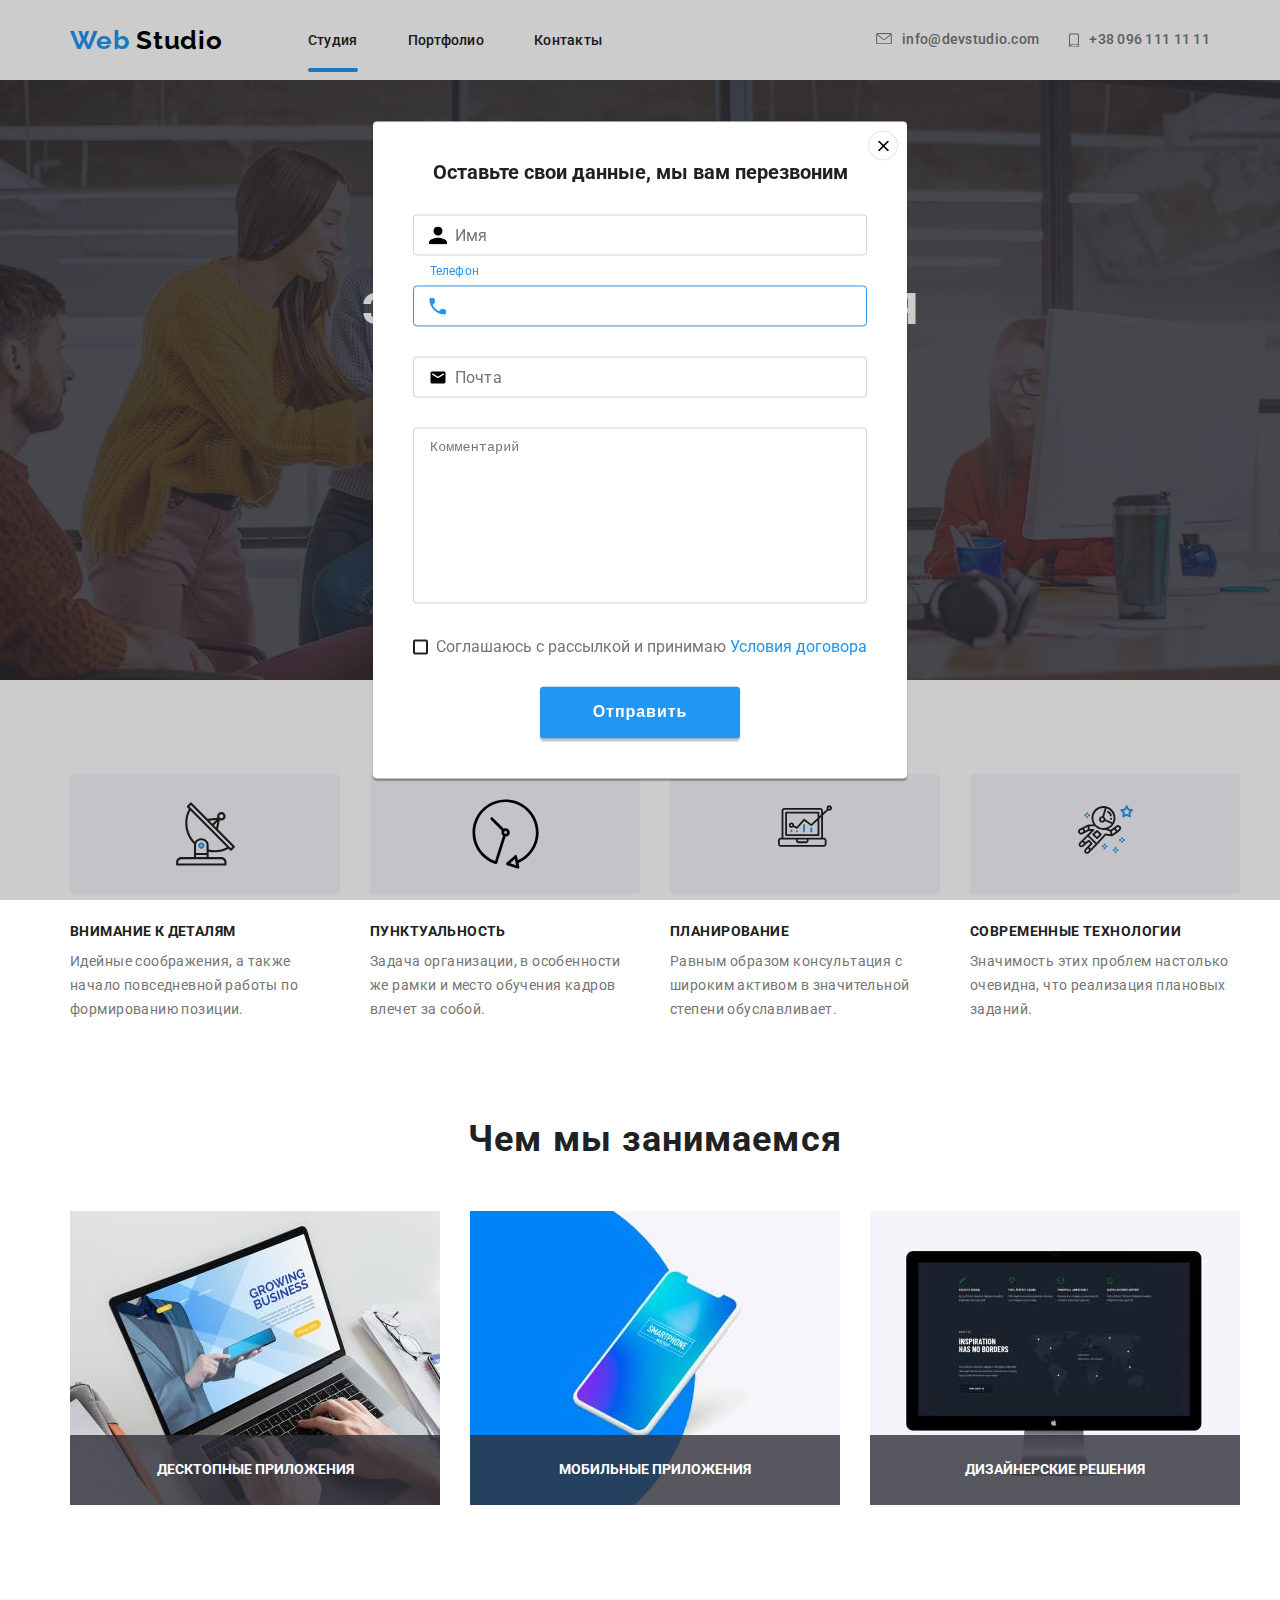
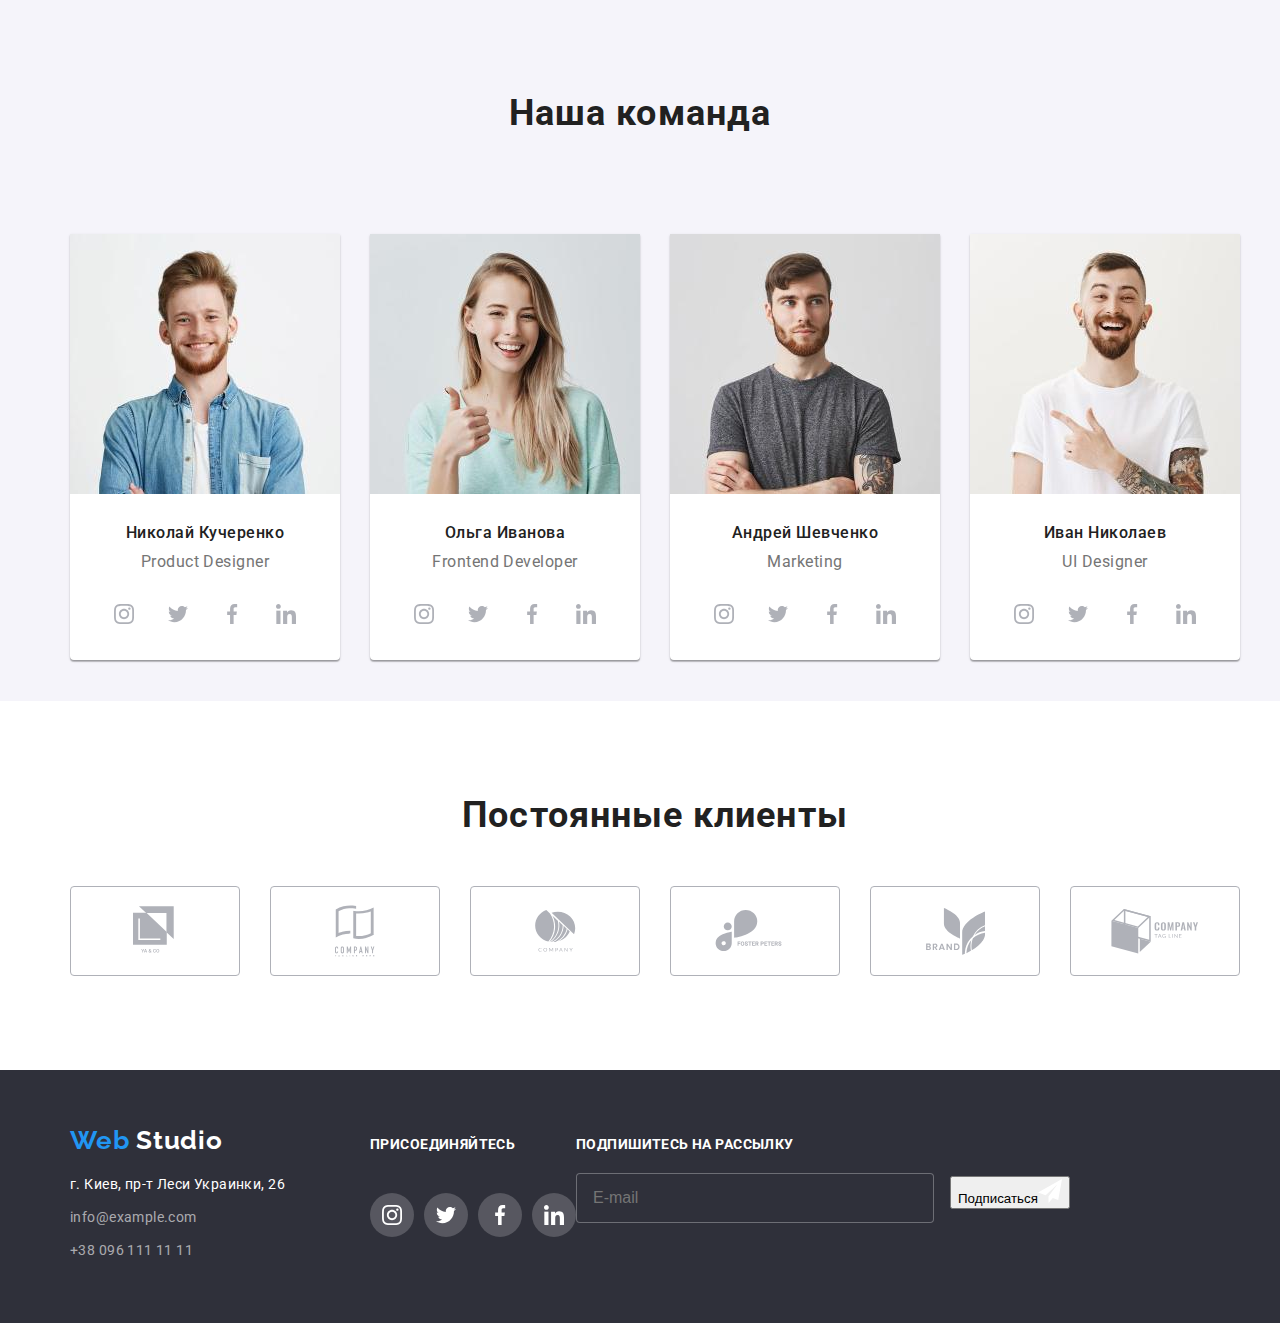
==== commit 7fae5070: "га проверку почти доделал" ====
--- a/index.html
+++ b/index.html
@@ -142,6 +142,7 @@
           </div>
         </section>
       </div>
+
       <!--feature-->
 
       <section class="feature">
@@ -483,19 +484,26 @@
               </li>
             </ul>
           </li>
-
-          <!-- <li>
+          <!-- подписка на рассылку -->
+
+          <li>
             <b class="push">Подпишитесь на рассылку</b>
             <form action="#" class="go">
               <input
-                type="text"
+                class="email"
+                type="email"
                 placeholder="E-mail"
                 name="Email"
                 id="Email-input"
               />
-              <input type="submit" value="Подписаться" />
+              <button type="submit" class="button button-footer">
+                <span class="subscribe">Подписаться</span
+                ><svg class="subscribe-svg" width="24" height="24">
+                  <use href="./img/sprite.svg#icon-flay"></use>
+                </svg>
+              </button>
             </form>
-          </li> -->
+          </li>
         </ul>
       </div>
       <!-- <div class="end-box container">
--- a/css/style.css
+++ b/css/style.css
@@ -17,7 +17,9 @@
   --logo-studio-text-color: #000000;
   --nav-link: #212121;
   --icons-color: #afb1b8;
+
   --white-color: #ffffff;
+  --footer-background-color: #2f303a;
   --duration: 250ms;
   --timing: cubic-bezier(0.4, 0, 0.2, 1);
 }
@@ -474,6 +476,9 @@
   margin-right: 0;
 }
 .footer-box {
+  display: flex;
+  align-items: baseline;
+  justify-content: space-between;
   height: 193px;
 }
 .footer-logo {
@@ -533,18 +538,37 @@
 
   transition: color var(--duration) var(--timing);
 }
+/* пописка на рссылку */
+
 .push-go {
   padding-top: 57px;
   padding-left: 69px;
 }
 .push {
-  justify-content: flex-start;
+  display: block;
+  margin-bottom: 20px;
+
   font-weight: 700;
   font-size: 14px;
   line-height: 1.14;
   letter-spacing: 0.03em;
   text-transform: uppercase;
   color: #ffffff;
+}
+.email {
+  margin-right: 12px;
+  padding-left: 16px;
+  padding-top: 15px;
+  padding-bottom: 15px;
+
+  width: 358px;
+  height: 50px;
+  border: 1px solid rgba(255, 255, 255, 0.3);
+  border-radius: 4px;
+  background-color: var(--footer-background-color);
+  color: var(--icons-color);
+  font-size: 16px;
+  line-height: 1.25;
 }
 .go:hover,
 .go:focus {
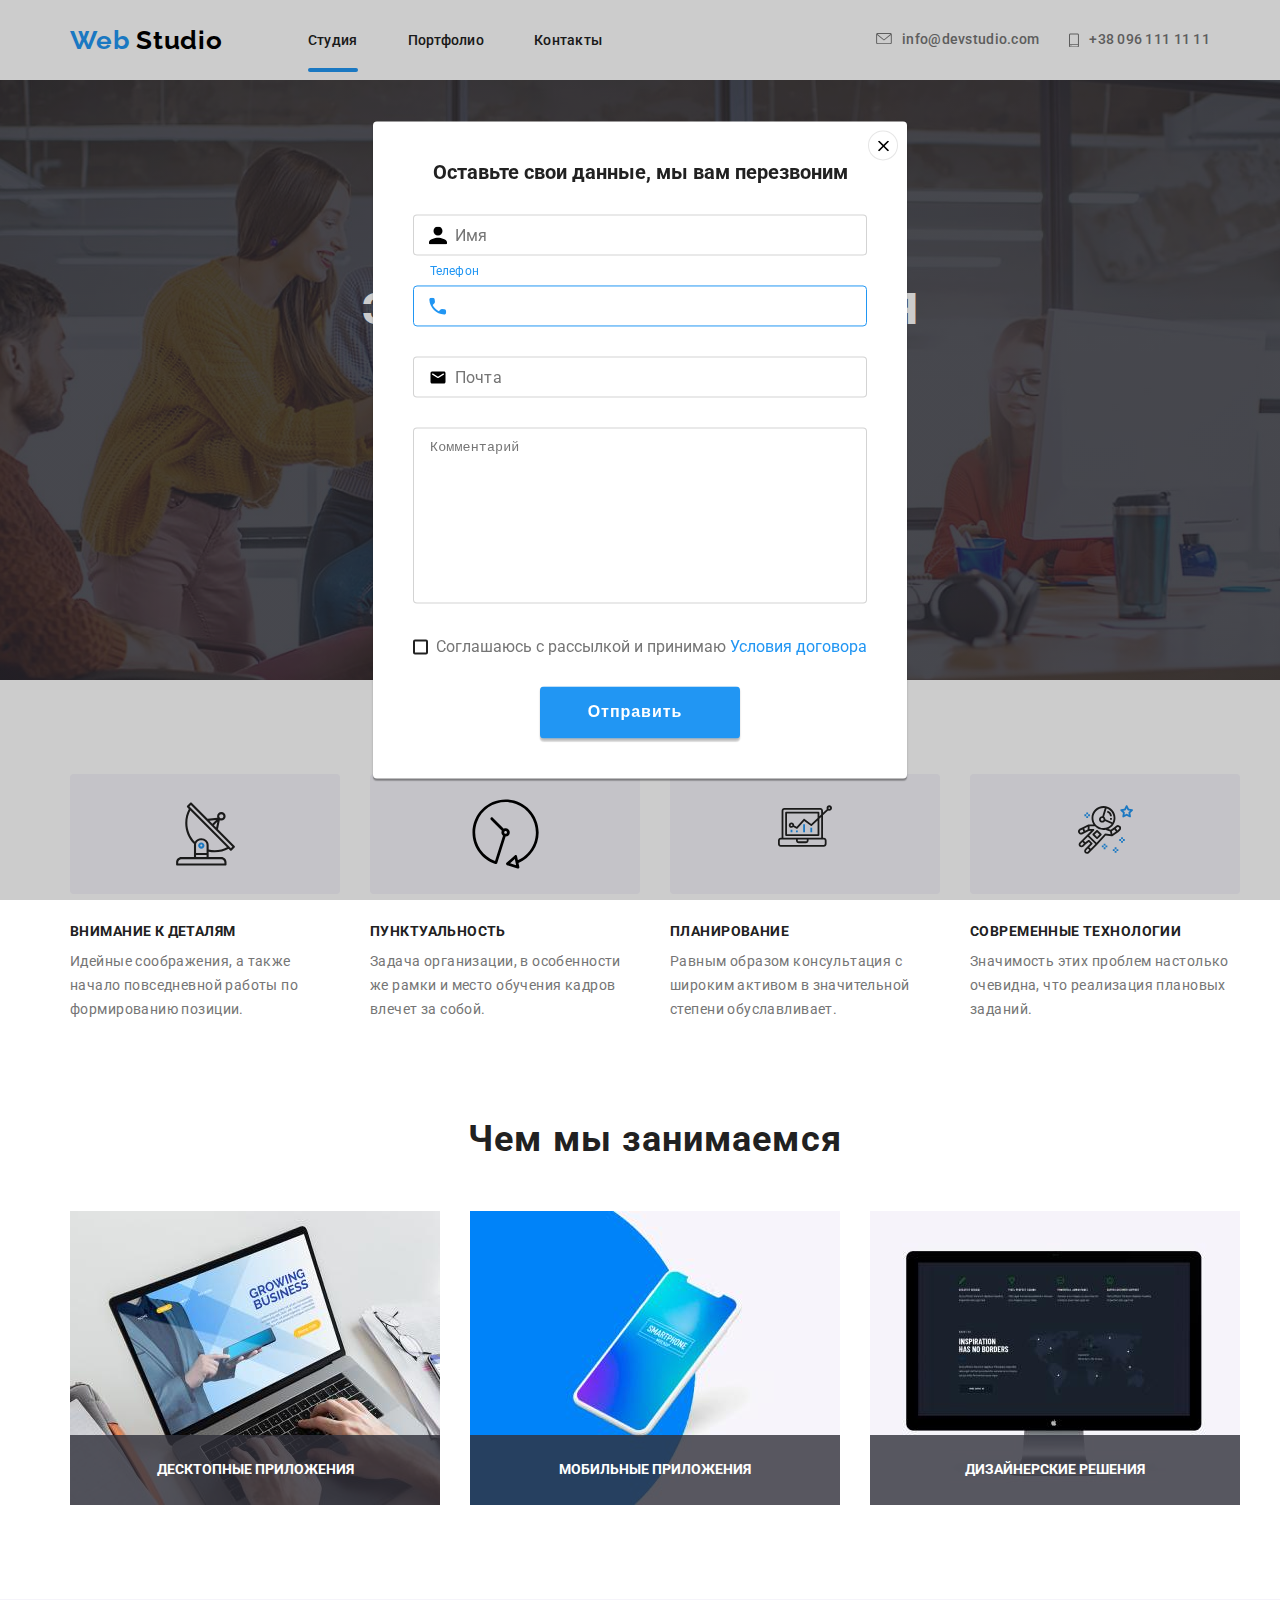
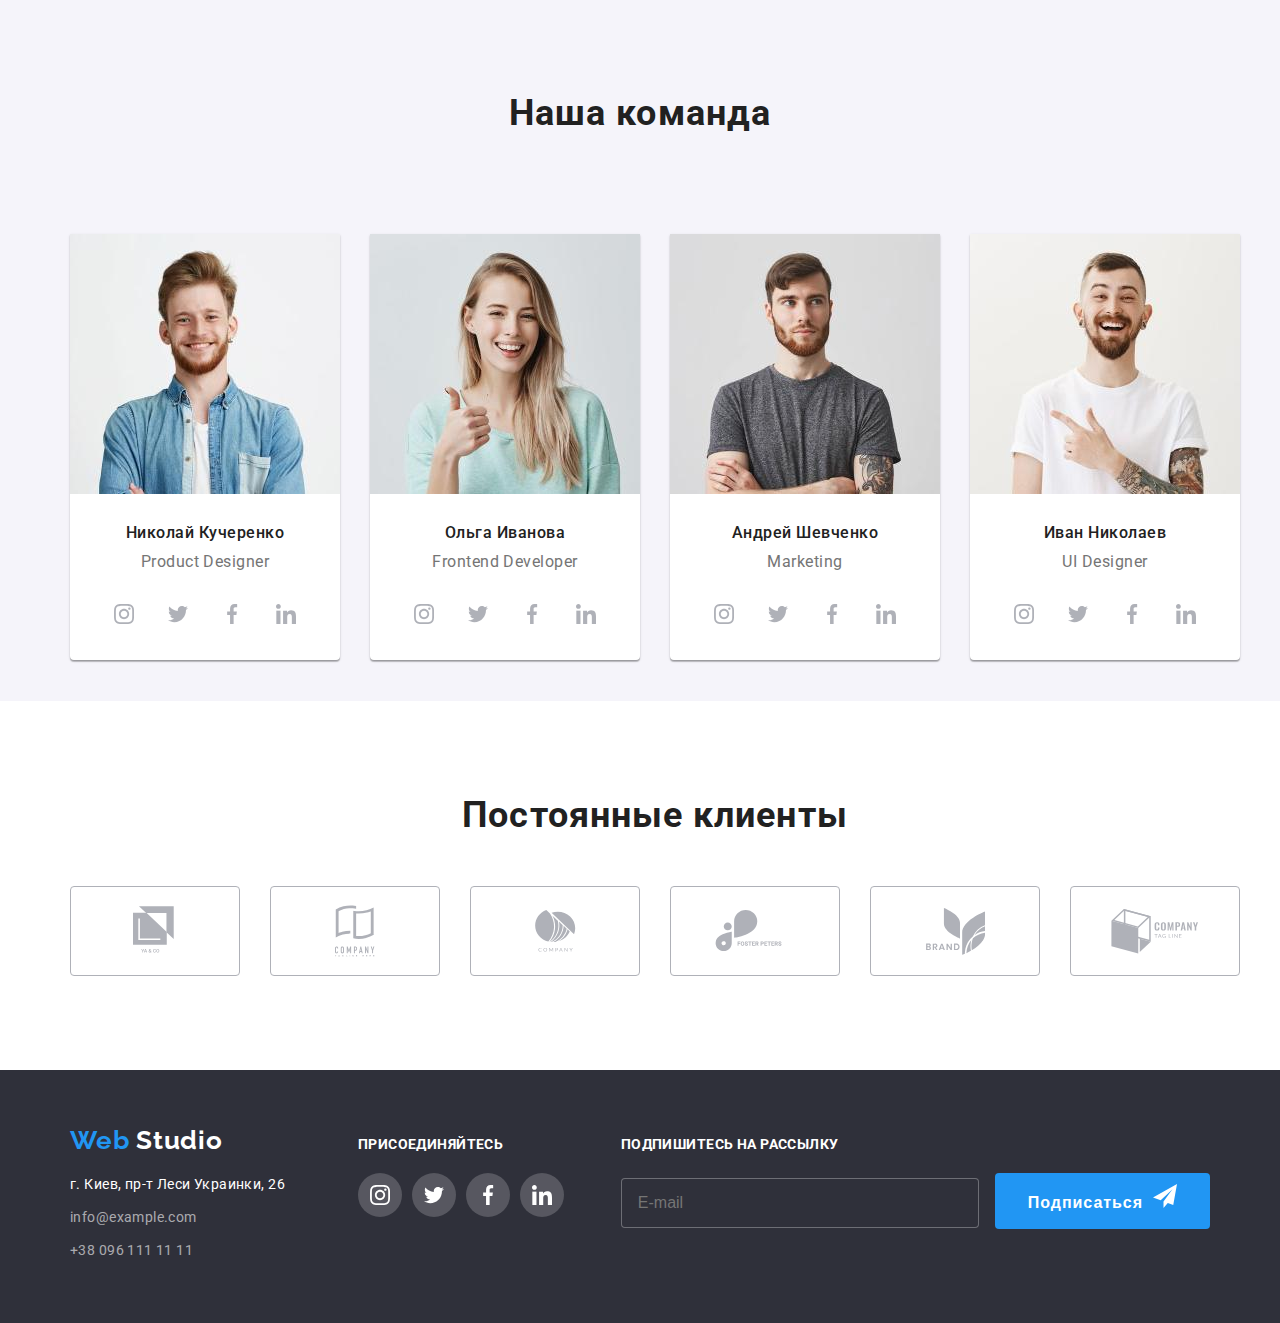
==== commit b14fc1c7: "готово" ====
--- a/index.html
+++ b/index.html
@@ -140,6 +140,7 @@
               </form>
             </div>
           </div>
+          -->
         </section>
       </div>
 
@@ -431,30 +432,33 @@
     </main>
     <!-- наши контакты -->
 
-    <footer class="footer container">
-      <div class="footer-box container">
-        <ul class="footer-logo list">
-          <li>
-            <div class="pad-logo">
-              <a class="logo" href="./index.html">
-                <span class="logo-web">Web</span>
-                <span class="foot-logo-studio">Studio</span>
-              </a>
-            </div>
-            <div class="address-cont">
-              <address class="address">
-                г. Киев, пр-т Леси Украинки, 26 <br />
-                <a href="info@example.com" class="address-link"
-                  >info@example.com</a
-                >
-                <br />
-                <a href="tel:+380961111111" class="address-link"
-                  >+38 096 111 11 11</a
-                >
-              </address>
-            </div>
-          </li>
-          <li class="push-go">
+    <footer class="footer">
+      <div class="container footer-cont">
+        <div class="footer-box">
+          <ul class="footer-logo list">
+            <li>
+              <div class="pad-logo">
+                <a class="logo" href="./index.html">
+                  <span class="logo-web">Web</span>
+                  <span class="foot-logo-studio">Studio</span>
+                </a>
+              </div>
+              <div class="address-cont">
+                <address class="address">
+                  г. Киев, пр-т Леси Украинки, 26 <br />
+                  <a href="info@example.com" class="address-link"
+                    >info@example.com</a
+                  >
+                  <br />
+                  <a href="tel:+380961111111" class="address-link"
+                    >+38 096 111 11 11</a
+                  >
+                </address>
+              </div>
+            </li>
+          </ul>
+
+          <div class="push-go">
             <b class="push">присоединяйтесь</b>
             <ul class="social-networks footer-social list">
               <li class="networks-list-footer">
@@ -483,10 +487,10 @@
                 ></a>
               </li>
             </ul>
-          </li>
+          </div>
+
           <!-- подписка на рассылку -->
-
-          <li>
+          <div>
             <b class="push">Подпишитесь на рассылку</b>
             <form action="#" class="go">
               <input
@@ -496,19 +500,19 @@
                 name="Email"
                 id="Email-input"
               />
-              <button type="submit" class="button button-footer">
+              <button type="submit" class="button-footer button-secondary">
                 <span class="subscribe">Подписаться</span
                 ><svg class="subscribe-svg" width="24" height="24">
                   <use href="./img/sprite.svg#icon-flay"></use>
                 </svg>
               </button>
             </form>
-          </li>
-        </ul>
+          </div>
+        </div>
+        <!-- <div class="end-box container">
+        <p class="end">2020 | Developed by GoIT Students</p>
+       </div> -->
       </div>
-      <!-- <div class="end-box container">
-        <p class="end">2020 | Developed by GoIT Students</p>
-      </div> -->
     </footer>
     <script src="./modal.js"></script>
   </body>
--- a/css/style.css
+++ b/css/style.css
@@ -475,31 +475,65 @@
 .networks-list-footer:last-child {
   margin-right: 0;
 }
+.footer-cont {
+  padding-top: 60px;
+  padding-bottom: 60px;
+}
 .footer-box {
   display: flex;
   align-items: baseline;
   justify-content: space-between;
-  height: 193px;
 }
 .footer-logo {
   display: flex;
   align-items: baseline;
 }
-.footer-logo .pad-logo {
-  padding-top: 60px;
-}
+
 .address-cont {
   width: 231px;
 
   padding-top: 20px;
 }
+.button-footer {
+  display: flex;
+  justify-content: center;
+  align-items: center;
+  fill: var(--white-color);
+
+  transition: fill var(--duration) var(--timing),
+    color var(--duration) var(--timing),
+    border-color var(--duration) var(--timing),
+    background-color var(--duration) var(--timing);
+}
+
+.button-footer:focus,
+.button-footer:hover {
+  fill: var(--accent-color);
+}
+.subscribe {
+  display: inline-block;
+  margin-right: 10px;
+
+  font-weight: 900;
+  font-size: 16px;
+  line-height: 1.88;
+  text-align: center;
+  letter-spacing: 0.06em;
+
+  transition: fill var(--duration) var(--timing);
+}
+
+.subscribe-svg:hover,
+.subscribe-svg:focus {
+  fill: var(--accent-color);
+}
+
 .networks-list-footer {
   border-radius: 50px;
   background-color: rgba(255, 255, 255, 0.1);
 }
 .footer-social {
-  padding-left: 0;
-  padding-right: 0;
+  padding: 0;
 }
 
 .networks-list-footer:hover,
@@ -541,8 +575,6 @@
 /* пописка на рссылку */
 
 .push-go {
-  padding-top: 57px;
-  padding-left: 69px;
 }
 .push {
   display: block;
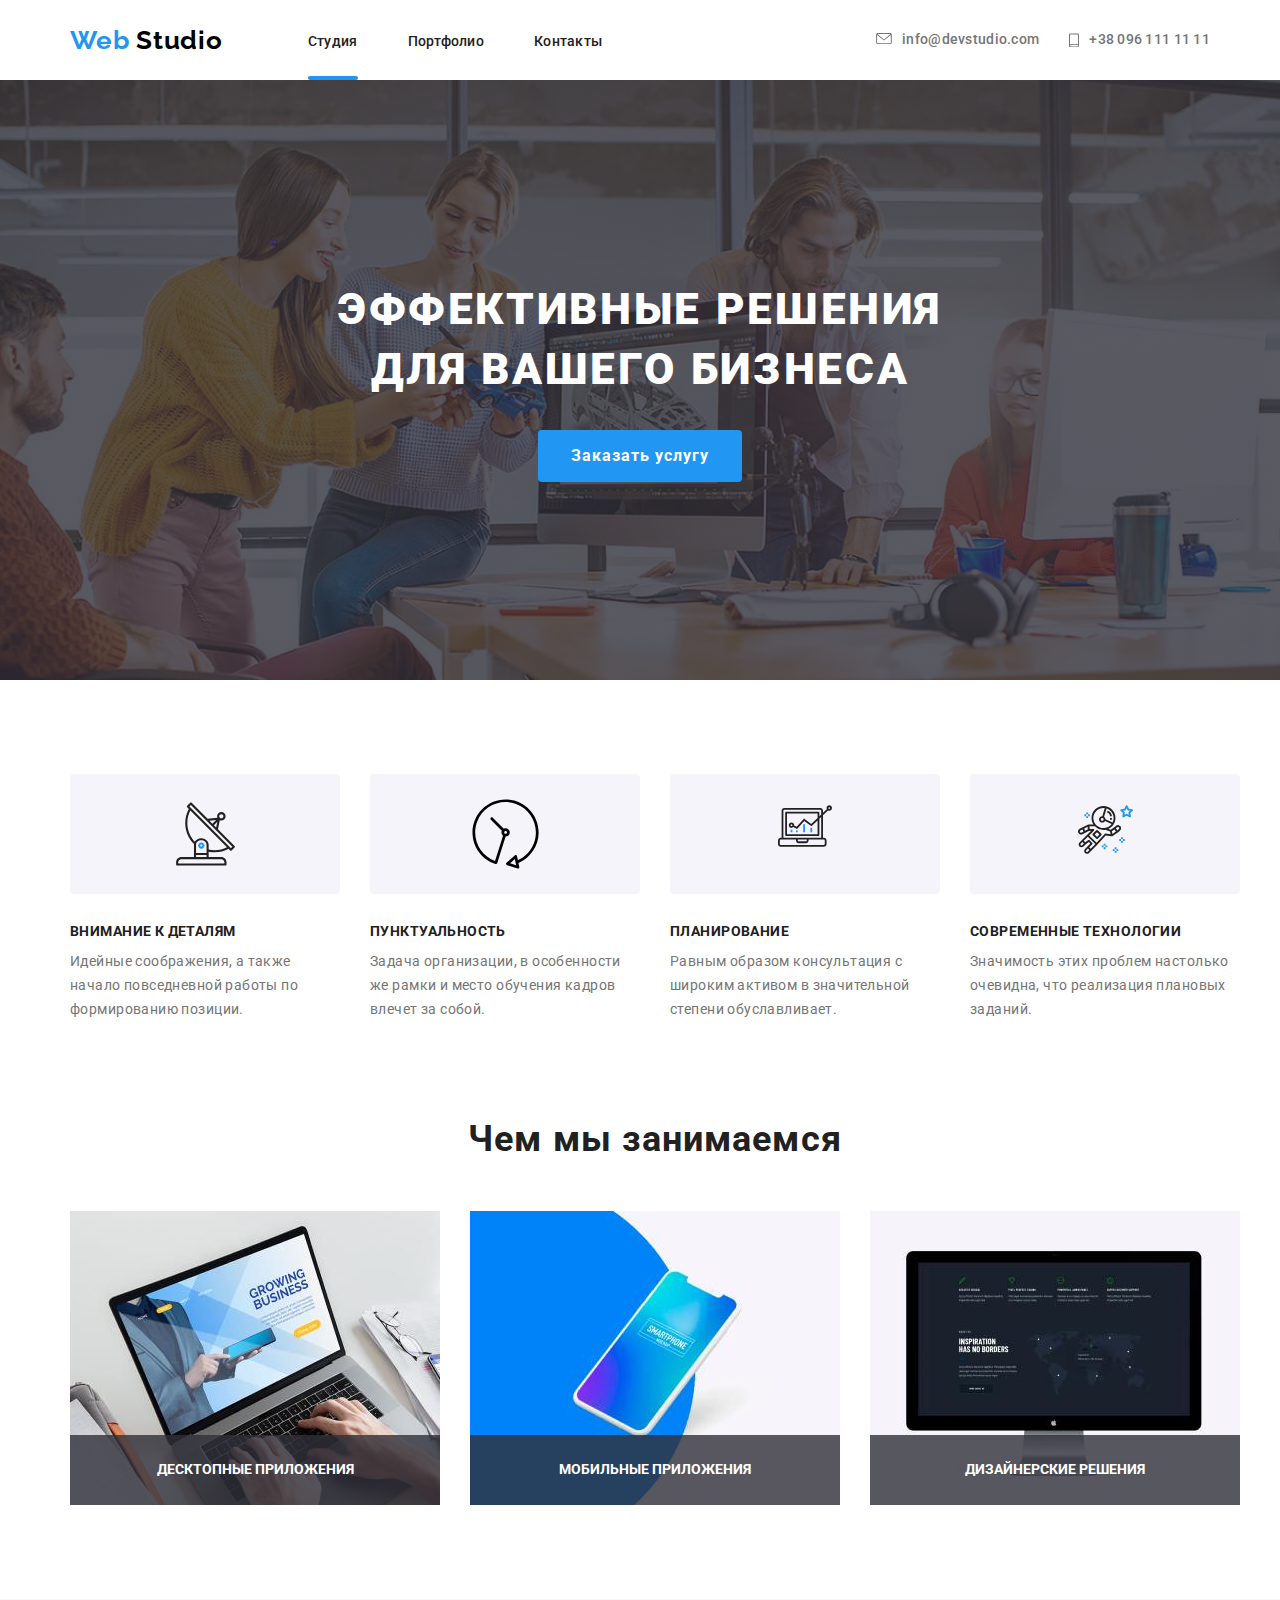
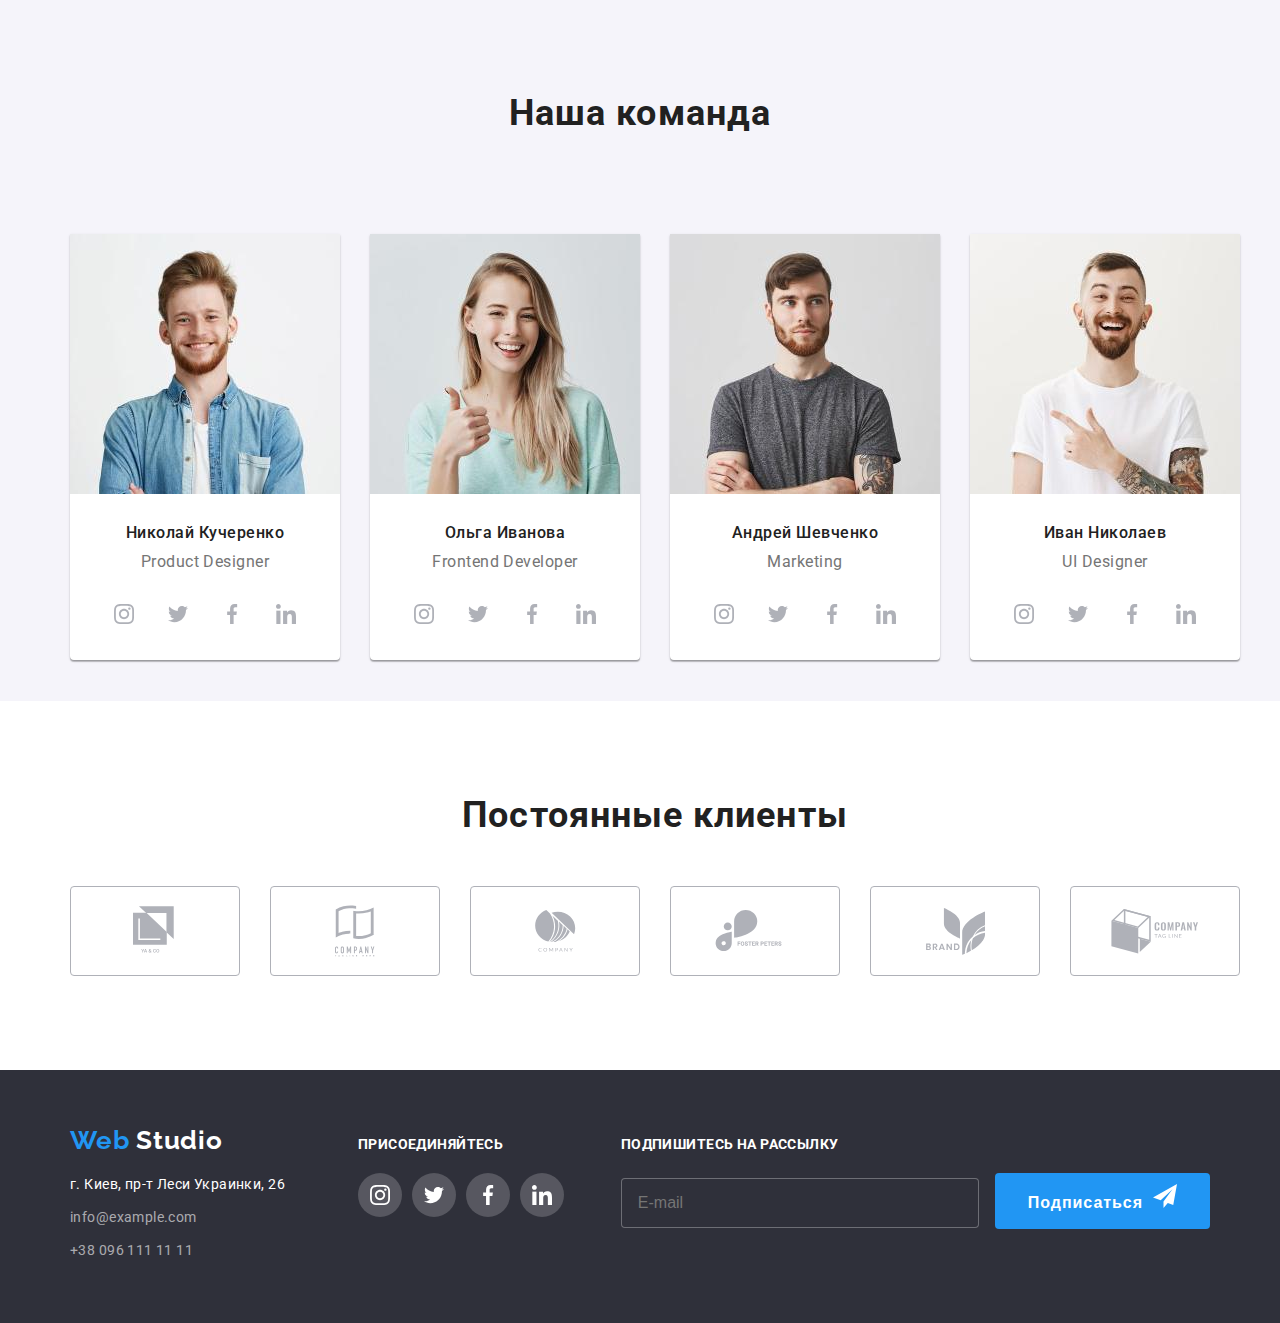
==== commit c37725a0: "доработка" ====
--- a/index.html
+++ b/index.html
@@ -62,7 +62,7 @@
           <a data-modal-open href="#" class="button-secondary"
             >Заказать услугу</a
           >
-          <!-- Модлка -->
+
           <div data-modal class="backdrop is-hidden">
             <div class="modal">
               <a
@@ -83,7 +83,7 @@
                     placeholder=" "
                   />
                   <span class="input-label">Имя</span>
-                  <svg class="modal-icon" width="18" height="18">
+                  <svg class="modal-icon" width="11" height="11">
                     <use href="./img/sprite.svg#icon-modal-name"></use>
                   </svg>
                 </label>
@@ -96,7 +96,7 @@
                     autofocus
                   />
                   <span class="input-label">Телефон</span>
-                  <svg class="modal-icon" width="18" height="18">
+                  <svg class="modal-icon" width="13" height="13">
                     <use href="./img/sprite.svg#icon-modal-phone"></use>
                   </svg>
                 </label>
@@ -108,17 +108,21 @@
                     placeholder=" "
                   />
                   <span class="input-label">Почта</span>
-                  <svg class="modal-icon" width="18" height="18">
+                  <svg class="modal-icon" width="15" height="12">
                     <use href="./img/sprite.svg#icon-modal-mail"></use>
                   </svg>
                 </label>
-                <textarea
-                  class="input-field textarea"
-                  name="comment"
-                  cols="30"
-                  rows="10"
-                  placeholder="Комментарий"
-                ></textarea>
+
+                <div class="coment-box">
+                  <textarea
+                    class="input-field-comment textarea"
+                    name="comment"
+                    cols="30"
+                    rows="10"
+                    placeholder="Коментарии"
+                  ></textarea>
+                </div>
+
                 <label class="modal-input checkbox-field">
                   <input
                     class="checkbox"
@@ -127,7 +131,7 @@
                     name="agreement"
                   />
                   <span class="agree"></span>
-                  <span class="text"
+                  <span class="text-modal"
                     >Соглашаюсь с рассылкой и принимаю
                     <a class="rules" href="#">Условия договора</a></span
                   >
@@ -140,7 +144,6 @@
               </form>
             </div>
           </div>
-          -->
         </section>
       </div>
 
@@ -514,6 +517,6 @@
        </div> -->
       </div>
     </footer>
-    <script src="./modal.js"></script>
+    <script src="./jc/modal.js"></script>
   </body>
 </html>
--- a/css/style.css
+++ b/css/style.css
@@ -55,7 +55,6 @@
   width: 1170px;
   padding-right: 15px;
   padding-left: 15px;
-  /* outline: 2px solid blueviolet; */
 }
 /* логотип компании */
 .logo {
@@ -87,9 +86,9 @@
 }
 .site-nav .link {
   position: relative;
-  display: block;
+
   padding-top: 32px;
-  padding-bottom: 32px;
+  padding-bottom: 31px;
 
   color: var(--nav-link);
   font-weight: 500;
@@ -114,6 +113,8 @@
   font-size: 14px;
   line-height: 1.14;
   letter-spacing: 0.02em;
+
+  transition: color var(--duration) var(--timing);
 }
 .auth-nav .item + .item {
   margin-left: 30px;
@@ -219,6 +220,7 @@
   font-size: 44px;
   line-height: 1.36;
   text-transform: uppercase;
+  letter-spacing: 0.06em;
 }
 
 /* заголовки */
@@ -272,7 +274,7 @@
   color: var(--white-color);
 } */
 
-.feature .text {
+.text {
   width: 270px;
   height: 75px;
   margin-top: 0;
@@ -534,6 +536,9 @@
 }
 .footer-social {
   padding: 0;
+}
+.networks-footer {
+  fill: var(--white-color);
 }
 
 .networks-list-footer:hover,
@@ -828,11 +833,11 @@
   transform: translate(-50%, -50%) scale(1);
   transition: transform var(--timing) var(--duration);
 }
-.backdrop .is-hidden {
+.backdrop.is-hidden {
   opacity: 0;
   pointer-events: none;
 }
-.backdrop .is-hidden .modal {
+.backdrop.is-hidden .modal {
   transform: translate(-50%, -50%) scale(0.5);
 }
 .modal-name {
@@ -849,6 +854,12 @@
 
   display: block;
   margin-bottom: 30px;
+  cursor: pointer;
+}
+
+.forma {
+  position: relative;
+  margin-bottom: 28px;
 }
 .modal-icon {
   position: absolute;
@@ -859,17 +870,26 @@
   transition: fill var(--timing) var(--duration);
 }
 .input-field {
+  width: 448px;
+  height: 40px;
   padding-left: 42px;
-  padding-top: 12px;
-  padding-bottom: 12px;
-  width: 100%;
-  resize: none;
 
   border: 1px solid rgba(33, 33, 33, 0.2);
   border-radius: 4px;
 
   transition: border-color var(--timing) var(--duration);
 }
+.input-field-comment {
+  position: relative;
+  width: 448px;
+  height: 120px;
+  padding: 12px 16px;
+  resize: none;
+
+  border: 1px solid rgba(33, 33, 33, 0.2);
+  border-radius: 4px;
+}
+
 .input-label {
   position: absolute;
   top: 50%;
@@ -897,9 +917,16 @@
 .modal-input:focus-within > .modal-icon {
   fill: var(--accent-color);
 }
-
+.comtnt-box {
+  position: relative;
+}
+.comtnt-box > .input-label {
+  top: 12px;
+  left: 16px;
+  transform: translateY(0);
+}
 .textarea {
-  margin-bottom: 30px;
+  margin-bottom: 20px;
   padding-left: 16px;
 
   transition: border-color var(--timing) var(--duration);
@@ -911,7 +938,13 @@
 }
 
 .textarea::placeholder {
+  font-family: Roboto;
+  font-style: normal;
+  font-weight: 500;
+  font-size: 14px;
+  line-height: 1.14;
   letter-spacing: 0.01em;
+  color: #757575;
 }
 
 .modal-button {
@@ -985,6 +1018,18 @@
   background-repeat: no-repeat;
   background-position: 50% 50%;
 }
+.text-modal {
+  font-family: Roboto;
+  font-style: normal;
+  font-weight: normal;
+  font-size: 14px;
+  line-height: 1.71;
+  /* identical to box height, or 171% */
+
+  letter-spacing: 0.03em;
+
+  color: #757575;
+}
 
 /* #212121 цвет заголовкав */
 /* #757575 цвет абзатцов */
